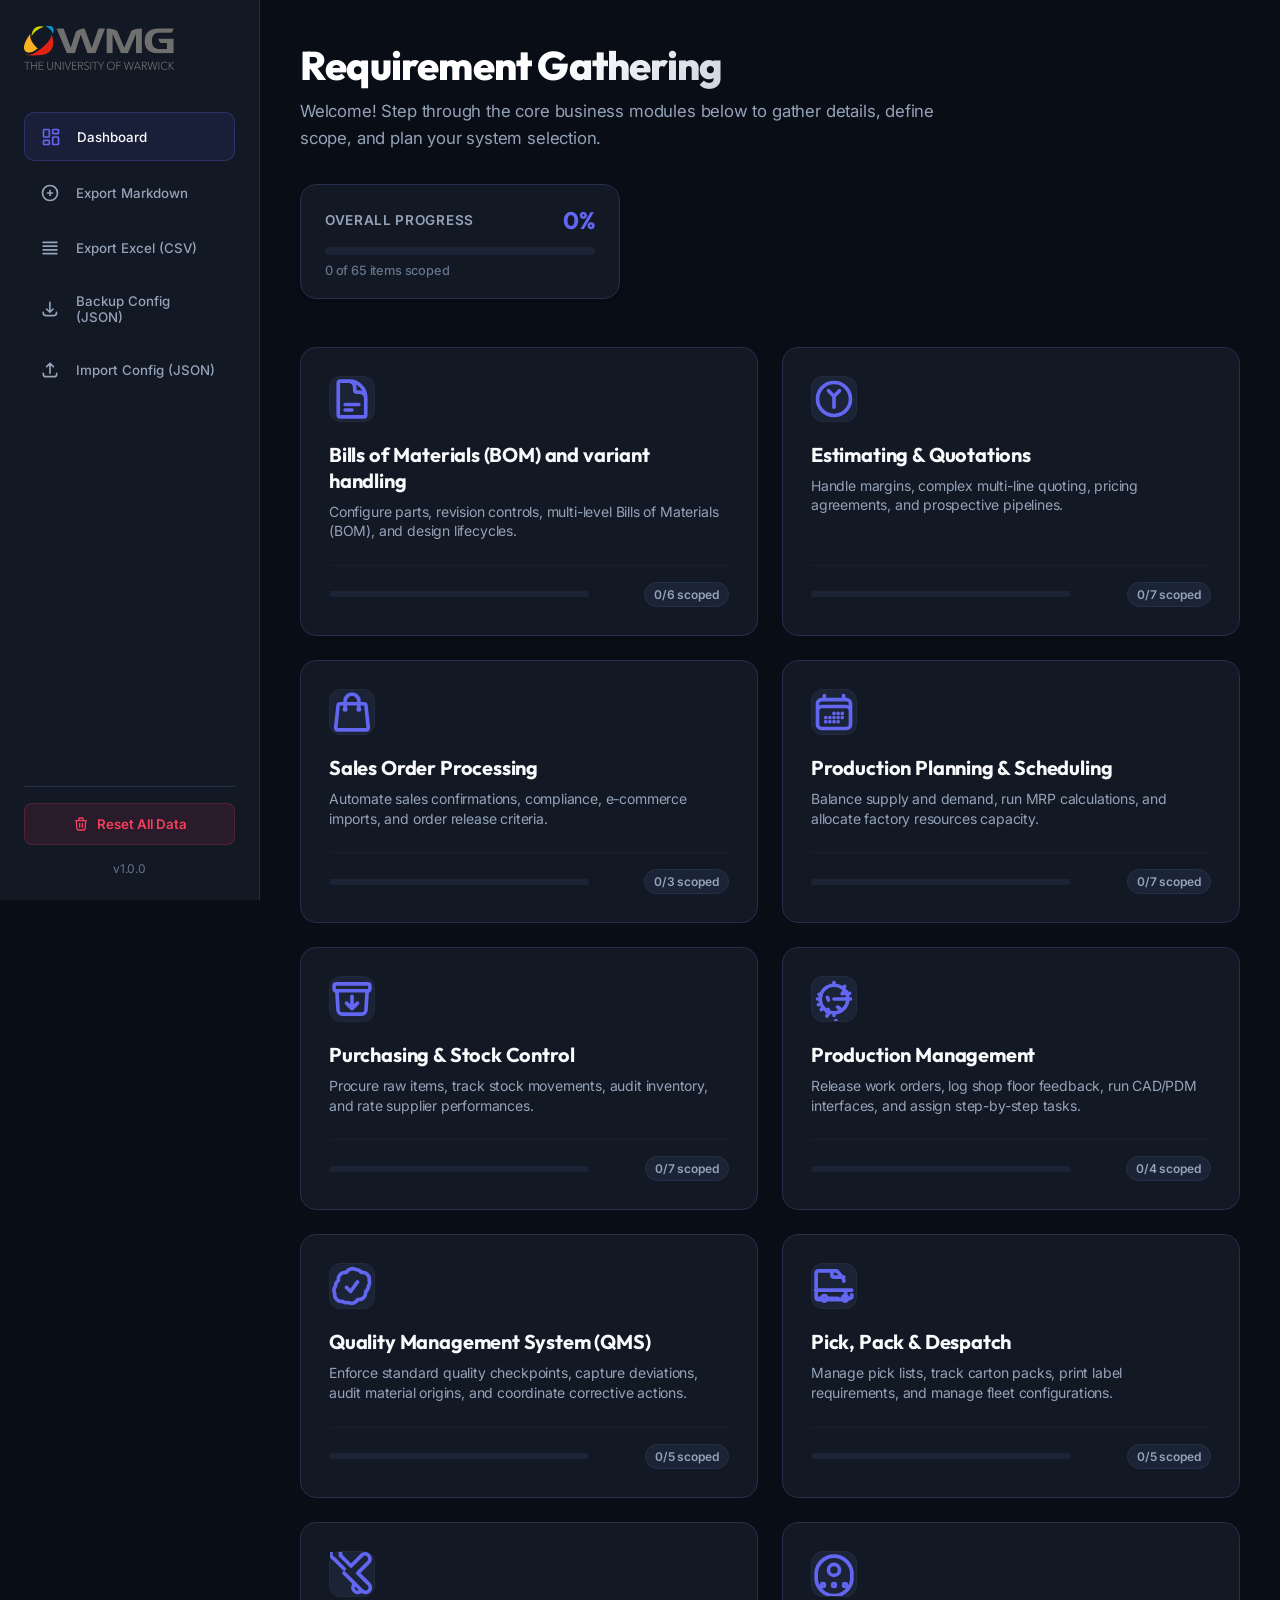
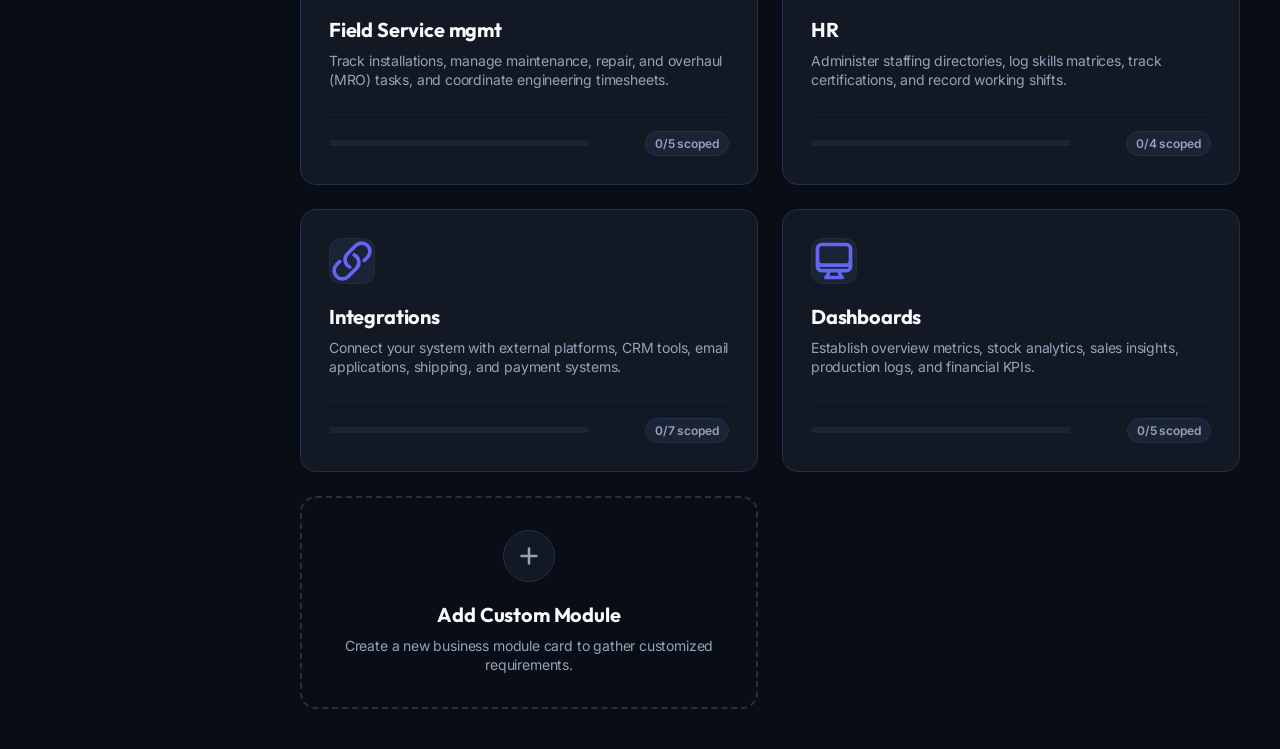
==== index.html @ 37ab1e62 "Initial commit of requirement gathering tool" ====
<!DOCTYPE html>
<html lang="en">

<head>
    <meta charset="UTF-8">
    <meta name="viewport" content="width=device-width, initial-scale=1.0">
    <title>MRP & ERP Requirement Gathering Assistant</title>
    <!-- Google Fonts -->
    <link rel="preconnect" href="https://fonts.googleapis.com">
    <link rel="preconnect" href="https://fonts.gstatic.com" crossorigin>
    <link
        href="https://fonts.googleapis.com/css2?family=Inter:wght@300;400;500;600;700&family=Outfit:wght@400;500;600;700;800&display=swap"
        rel="stylesheet">
    <!-- Main Style Sheet -->
    <link rel="stylesheet" href="style.css">
</head>

<body>
    <div class="app-container">
        <!-- Sidebar Command Panel -->
        <aside class="sidebar">
            <div class="logo-area">
                <img src="WMG-logo.png" alt="WMG Logo" class="logo-img">
            </div>

            <nav class="sidebar-nav">
                <button class="nav-item active" id="btn-dashboard">
                    <svg viewBox="0 0 24 24" fill="none" stroke="currentColor" stroke-width="2">
                        <rect x="3" y="3" width="7" height="9" rx="1" />
                        <rect x="14" y="3" width="7" height="5" rx="1" />
                        <rect x="14" y="12" width="7" height="9" rx="1" />
                        <rect x="3" y="16" width="7" height="5" rx="1" />
                    </svg>
                    <span>Dashboard</span>
                </button>
                <button class="nav-item" id="btn-export-md">
                    <svg viewBox="0 0 24 24" fill="none" stroke="currentColor" stroke-width="2">
                        <path stroke-linecap="round" stroke-linejoin="round"
                            d="M12 9v6m3-3H9m12 0a9 9 0 11-18 0 9 9 0 0118 0z" />
                    </svg>
                    <span>Export Markdown</span>
                </button>
                <button class="nav-item" id="btn-export-csv">
                    <svg viewBox="0 0 24 24" fill="none" stroke="currentColor" stroke-width="2">
                        <path stroke-linecap="round" stroke-linejoin="round"
                            d="M3.75 5.25h16.5m-16.5 4.5h16.5m-16.5 4.5h16.5m-16.5 4.5h16.5" />
                    </svg>
                    <span>Export Excel (CSV)</span>
                </button>
                <button class="nav-item" id="btn-export-json">
                    <svg viewBox="0 0 24 24" fill="none" stroke="currentColor" stroke-width="2">
                        <path stroke-linecap="round" stroke-linejoin="round"
                            d="M4 16v1a3 3 0 003 3h10a3 3 0 003-3v-1m-4-4l-4 4m0 0l-4-4m4 4V4" />
                    </svg>
                    <span>Backup Config (JSON)</span>
                </button>
                <button class="nav-item" id="btn-import-json">
                    <svg viewBox="0 0 24 24" fill="none" stroke="currentColor" stroke-width="2">
                        <path stroke-linecap="round" stroke-linejoin="round"
                            d="M4 16v1a3 3 0 003 3h10a3 3 0 003-3v-1m-4-8l-4-4m0 0L8 8m4-4v12" />
                    </svg>
                    <span>Import Config (JSON)</span>
                </button>
                <input type="file" id="import-file-input" style="display: none;" accept=".json">
            </nav>

            <div class="sidebar-footer">
                <button class="btn-reset" id="btn-reset-data">
                    <svg viewBox="0 0 24 24" fill="none" stroke="currentColor" stroke-width="2">
                        <path stroke-linecap="round" stroke-linejoin="round"
                            d="M19 7l-.867 12.142A2 2 0 0116.138 21H7.862a2 2 0 01-1.995-1.858L5 7m5 4v6m4-6v6m1-10V4a1 1 0 00-1-1h-4a1 1 0 00-1 1v3M4 7h16" />
                    </svg>
                    <span>Reset All Data</span>
                </button>
                <div class="app-version">v1.0.0</div>
            </div>
        </aside>

        <!-- Main Content Area -->
        <main class="main-content">
            <!-- Header Grid -->
            <header class="header">
                <div class="header-text">
                    <h1>Requirement Gathering</h1>
                    <p>Welcome! Step through the core business modules below to gather details, define scope, and plan
                        your system selection.</p>
                </div>
                <div class="progress-widget">
                    <div class="progress-header">
                        <span class="progress-title">Overall Progress</span>
                        <span class="progress-percentage" id="overall-percentage">0%</span>
                    </div>
                    <div class="progress-bar-container">
                        <div class="progress-bar-fill" id="overall-progress-bar"></div>
                    </div>
                    <div class="progress-stats">
                        <span id="completed-stats">0 of 0 items scoped</span>
                    </div>
                </div>
            </header>

            <!-- Cards Container -->
            <section class="cards-grid" id="cards-grid">
                <!-- Cards dynamically loaded from JavaScript -->
            </section>
        </main>

        <!-- Slide-out Requirements Drawer -->
        <div class="drawer-overlay" id="drawer-overlay"></div>
        <section class="drawer" id="drawer">
            <div class="drawer-header">
                <div class="drawer-title-area">
                    <div class="drawer-icon" id="drawer-module-icon">
                        <!-- Dynamic SVG Icon -->
                    </div>
                    <div>
                        <h2 id="drawer-title">Module Title</h2>
                        <p class="drawer-subtitle" id="drawer-subtitle">Module Requirement Details</p>
                    </div>
                </div>
                <button class="btn-close-drawer" id="btn-close-drawer" aria-label="Close details">
                    <svg viewBox="0 0 24 24" fill="none" stroke="currentColor" stroke-width="2.5">
                        <path stroke-linecap="round" stroke-linejoin="round" d="M6 18L18 6M6 6l12 12" />
                    </svg>
                </button>
            </div>

            <div class="drawer-content">
                <!-- Progress summary for module -->
                <div class="module-progress-summary">
                    <div class="summary-stat">
                        <span class="stat-label">In Scope</span>
                        <span class="stat-val val-in-scope" id="mod-in-scope">0</span>
                    </div>
                    <div class="summary-stat">
                        <span class="stat-label">Nice-to-Have</span>
                        <span class="stat-val val-nice-have" id="mod-nice-have">0</span>
                    </div>
                    <div class="summary-stat">
                        <span class="stat-label">Out of Scope</span>
                        <span class="stat-val val-out-scope" id="mod-out-scope">0</span>
                    </div>
                    <div class="summary-stat">
                        <span class="stat-label">Pending</span>
                        <span class="stat-val val-pending" id="mod-pending">0</span>
                    </div>
                </div>

                <div class="focus-title-section">
                    <h3>Focus Areas</h3>
                    <p>Select scope, set priority, and write down details for each requirement item.</p>
                </div>

                <!-- Focus areas dynamically loaded -->
                <div class="focus-list" id="focus-list">
                    <!-- Dynamic requirement items -->
                </div>

                <!-- Collapsible Suppressed Items Section -->
                <div class="suppressed-items-section" id="suppressed-items-section" style="display: none;">
                    <div class="suppressed-items-header" id="suppressed-items-header">
                        <div class="suppressed-title-wrapper">
                            <h4>Suppressed Requirements (<span id="suppressed-count">0</span>)</h4>
                            <p>Requirements hidden from dashboard scoping and reports.</p>
                        </div>
                        <button class="btn-toggle-suppressed" id="btn-toggle-suppressed">
                            <span class="toggle-text">Show</span>
                            <svg viewBox="0 0 24 24" fill="none" stroke="currentColor" stroke-width="2" class="toggle-icon" style="width: 14px; height: 14px; transition: transform 0.3s ease;">
                                <polyline points="6 9 12 15 18 9"></polyline>
                            </svg>
                        </button>
                    </div>
                    <div class="suppressed-list" id="suppressed-list" style="display: none;">
                        <!-- Suppressed items render here -->
                    </div>
                </div>

                <!-- Dynamic custom items section -->
                <div class="custom-items-section">
                    <div class="custom-items-header">
                        <h4>Custom Focus Items</h4>
                        <p>Add specific focus areas unique to your business processes.</p>
                    </div>
                    <div class="add-custom-wrapper">
                        <input type="text" id="input-new-focus-name"
                            placeholder="E.g. Integration with legacy accounts tool">
                        <button class="btn-add-focus" id="btn-add-custom-focus">
                            <svg viewBox="0 0 24 24" fill="none" stroke="currentColor" stroke-width="2">
                                <path stroke-linecap="round" stroke-linejoin="round" d="M12 4v16m8-8H4" />
                            </svg>
                            Add
                        </button>
                    </div>
                </div>
            </div>
        </section>
    </div>

    <!-- Notification Toast -->
    <div class="toast" id="toast">Changes saved!</div>

    <!-- Export Summary Modal / Preview -->
    <div class="modal-overlay" id="export-modal">
        <div class="modal-card">
            <div class="modal-header">
                <h3>Export Summary Preview</h3>
                <button class="btn-close-modal" id="btn-close-export-modal">&times;</button>
            </div>
            <div class="modal-body">
                <textarea id="export-preview-content" readonly></textarea>
            </div>
            <div class="modal-footer">
                <button class="btn-secondary" id="btn-copy-preview">Copy to Clipboard</button>
                <button class="btn-primary" id="btn-download-preview">Download Markdown</button>
            </div>
        </div>
    </div>

    <!-- Add Custom Module Modal -->
    <div class="modal-overlay" id="add-module-modal">
        <div class="modal-card">
            <div class="modal-header">
                <h3>Create Custom Module</h3>
                <button class="btn-close-modal" id="btn-close-add-module-modal">&times;</button>
            </div>
            <div class="modal-body">
                <div class="form-group-modal">
                    <label for="input-module-title"
                        style="display: block; margin-bottom: 0.5rem; font-size: 0.85rem; font-weight: 600; color: var(--text-secondary);">Module
                        Title</label>
                    <input type="text" id="input-module-title" placeholder="E.g. Logistics & Warehouse Mgmt"
                        style="width: 100%; padding: 0.75rem; background-color: var(--bg-primary); border: 1px solid var(--border-color); border-radius: 8px; color: white;">
                </div>
                <div class="form-group-modal" style="margin-top: 1.25rem;">
                    <label for="input-module-desc"
                        style="display: block; margin-bottom: 0.5rem; font-size: 0.85rem; font-weight: 600; color: var(--text-secondary);">Description</label>
                    <textarea id="input-module-desc" placeholder="Briefly describe the purpose of this module..."
                        style="width: 100%; height: 100px; padding: 0.75rem; background-color: var(--bg-primary); border: 1px solid var(--border-color); border-radius: 8px; color: white; resize: none;"></textarea>
                </div>
            </div>
            <div class="modal-footer">
                <button class="btn-secondary" id="btn-cancel-add-module">Cancel</button>
                <button class="btn-primary" id="btn-confirm-add-module">Create Module</button>
            </div>
        </div>
    </div>

    <!-- Application Script -->
    <script src="app.js"></script>
</body>

</html>
---- style.css ----
/* CSS Variables & Core Tokens */
:root {
    --bg-primary: #090d16;
    --bg-secondary: #121824;
    --bg-tertiary: #1b2336;
    --border-color: #242f49;
    --text-primary: #f8fafc;
    --text-secondary: #94a3b8;
    --text-muted: #64748b;
    
    /* Premium Harmonies */
    --accent-blue: #3b82f6;
    --accent-purple: #8b5cf6;
    --accent-indigo: #6366f1;
    --accent-emerald: #10b981;
    --accent-amber: #f59e0b;
    --accent-rose: #f43f5e;
    
    /* Gradients */
    --grad-primary: linear-gradient(135deg, var(--accent-indigo) 0%, var(--accent-purple) 100%);
    --grad-emerald: linear-gradient(135deg, #059669 0%, #10b981 100%);
    --grad-amber: linear-gradient(135deg, #d97706 0%, #f59e0b 100%);
    --grad-rose: linear-gradient(135deg, #e11d48 0%, #f43f5e 100%);
    --grad-card-hover: linear-gradient(135deg, rgba(99, 102, 241, 0.1) 0%, rgba(139, 92, 246, 0.05) 100%);
    
    /* Layout */
    --sidebar-width: 260px;
    --drawer-width: 80vw;
    
    /* Shadows & Effects */
    --shadow-sm: 0 1px 2px 0 rgba(0, 0, 0, 0.05);
    --shadow-md: 0 4px 6px -1px rgba(0, 0, 0, 0.1), 0 2px 4px -1px rgba(0, 0, 0, 0.06);
    --shadow-lg: 0 10px 15px -3px rgba(0, 0, 0, 0.15), 0 4px 6px -2px rgba(0, 0, 0, 0.05);
    --shadow-glow: 0 0 20px 0 rgba(99, 102, 241, 0.35);
    --glass-bg: rgba(18, 24, 36, 0.75);
    --glass-blur: blur(12px);
    --glass-border: 1px solid rgba(255, 255, 255, 0.06);
    
    /* Animations */
    --ease-out-cubic: cubic-bezier(0.215, 0.61, 0.355, 1);
    --ease-elastic: cubic-bezier(0.68, -0.6, 0.32, 1.6);
}

/* Reset and Core Rules */
* {
    margin: 0;
    padding: 0;
    box-sizing: border-box;
    scrollbar-width: thin;
    scrollbar-color: var(--border-color) var(--bg-primary);
}

body {
    font-family: 'Inter', sans-serif;
    background-color: var(--bg-primary);
    color: var(--text-primary);
    overflow-x: hidden;
    min-height: 100vh;
    letter-spacing: -0.011em;
}

h1, h2, h3, h4, h5, h6 {
    font-family: 'Outfit', sans-serif;
    font-weight: 600;
    color: var(--text-primary);
}

button, input, textarea, select {
    font-family: inherit;
    color: inherit;
}

/* Scrollbar Customization */
::-webkit-scrollbar {
    width: 6px;
    height: 6px;
}
::-webkit-scrollbar-track {
    background: var(--bg-primary);
}
::-webkit-scrollbar-thumb {
    background: var(--border-color);
    border-radius: 3px;
}
::-webkit-scrollbar-thumb:hover {
    background: var(--text-muted);
}

/* App Layout Structure */
.app-container {
    display: flex;
    min-height: 100vh;
    position: relative;
}

/* Sidebar Command Panel */
.sidebar {
    width: var(--sidebar-width);
    background-color: var(--bg-secondary);
    border-right: 1px solid var(--border-color);
    display: flex;
    flex-direction: column;
    padding: 1.5rem;
    position: fixed;
    height: 100vh;
    left: 0;
    top: 0;
    z-index: 50;
    transition: transform 0.3s var(--ease-out-cubic);
}

.logo-area {
    display: flex;
    align-items: center;
    gap: 0.75rem;
    margin-bottom: 2.5rem;
}

.logo-img {
    height: 48px;
    width: auto;
    max-width: 150px;
    object-fit: contain;
    transition: transform 0.3s ease;
}

.logo-area:hover .logo-img {
    transform: scale(1.03);
}

.logo-area h2 {
    font-size: 1.5rem;
    font-weight: 700;
    background: linear-gradient(135deg, #fff 30%, var(--text-secondary) 100%);
    -webkit-background-clip: text;
    -webkit-text-fill-color: transparent;
}

.sidebar-nav {
    display: flex;
    flex-direction: column;
    gap: 0.5rem;
    flex-grow: 1;
}

.nav-item {
    display: flex;
    align-items: center;
    gap: 1rem;
    padding: 0.85rem 1rem;
    background: transparent;
    border: none;
    border-radius: 10px;
    cursor: pointer;
    text-align: left;
    transition: all 0.2s ease;
    font-weight: 500;
    color: var(--text-secondary);
    position: relative;
    overflow: hidden;
}

.nav-item svg {
    width: 20px;
    height: 20px;
    transition: stroke 0.2s ease;
}

.nav-item:hover {
    color: var(--text-primary);
    background-color: rgba(255, 255, 255, 0.03);
}

.nav-item.active {
    color: var(--text-primary);
    background-color: rgba(99, 102, 241, 0.1);
    border: 1px solid rgba(99, 102, 241, 0.25);
}

.nav-item.active svg {
    color: var(--accent-indigo);
}

.sidebar-footer {
    display: flex;
    flex-direction: column;
    gap: 1rem;
    padding-top: 1rem;
    border-top: 1px solid var(--border-color);
}

.btn-reset {
    display: flex;
    align-items: center;
    justify-content: center;
    gap: 0.5rem;
    width: 100%;
    padding: 0.75rem 1rem;
    background-color: rgba(244, 63, 94, 0.1);
    border: 1px solid rgba(244, 63, 94, 0.2);
    border-radius: 8px;
    cursor: pointer;
    font-weight: 600;
    color: var(--accent-rose);
    transition: all 0.2s ease;
}

.btn-reset:hover {
    background-color: var(--accent-rose);
    color: white;
    box-shadow: 0 4px 12px rgba(244, 63, 94, 0.2);
}

.btn-reset svg {
    width: 16px;
    height: 16px;
}

.app-version {
    font-size: 0.75rem;
    color: var(--text-muted);
    text-align: center;
}

/* Main Content Area */
.main-content {
    margin-left: var(--sidebar-width);
    flex-grow: 1;
    min-height: 100vh;
    padding: 2.5rem;
    max-width: 1400px;
}

/* Header Grid */
.header {
    display: flex;
    justify-content: space-between;
    align-items: center;
    gap: 2rem;
    margin-bottom: 3rem;
    flex-wrap: wrap;
}

.header-text h1 {
    font-size: 2.5rem;
    font-weight: 800;
    margin-bottom: 0.5rem;
    letter-spacing: -0.02em;
    background: linear-gradient(135deg, #ffffff 40%, var(--text-secondary) 100%);
    -webkit-background-clip: text;
    -webkit-text-fill-color: transparent;
}

.header-text p {
    color: var(--text-secondary);
    font-size: 1.05rem;
    max-width: 650px;
    line-height: 1.6;
}

.progress-widget {
    background-color: var(--bg-secondary);
    border: 1px solid var(--border-color);
    border-radius: 16px;
    padding: 1.25rem 1.5rem;
    min-width: 320px;
    flex-shrink: 0;
    box-shadow: var(--shadow-md);
}

.progress-header {
    display: flex;
    justify-content: space-between;
    align-items: center;
    margin-bottom: 0.75rem;
}

.progress-title {
    font-size: 0.85rem;
    font-weight: 600;
    text-transform: uppercase;
    letter-spacing: 0.05em;
    color: var(--text-secondary);
}

.progress-percentage {
    font-family: 'Outfit', sans-serif;
    font-size: 1.5rem;
    font-weight: 700;
    color: var(--accent-indigo);
}

.progress-bar-container {
    width: 100%;
    height: 8px;
    background-color: var(--bg-tertiary);
    border-radius: 4px;
    overflow: hidden;
    margin-bottom: 0.5rem;
}

.progress-bar-fill {
    height: 100%;
    width: 0%;
    background: var(--grad-primary);
    border-radius: 4px;
    transition: width 0.6s var(--ease-out-cubic);
}

.progress-stats {
    font-size: 0.8rem;
    color: var(--text-muted);
    font-weight: 500;
}

/* Cards Grid */
.cards-grid {
    display: grid;
    grid-template-columns: repeat(auto-fill, minmax(320px, 1fr));
    gap: 1.5rem;
}

/* Card Styles */
.mrp-card {
    background-color: var(--bg-secondary);
    border: 1px solid var(--border-color);
    border-radius: 16px;
    padding: 1.75rem;
    cursor: pointer;
    display: flex;
    flex-direction: column;
    justify-content: space-between;
    min-height: 200px;
    position: relative;
    overflow: hidden;
    transition: all 0.3s var(--ease-out-cubic);
}

.mrp-card::before {
    content: '';
    position: absolute;
    top: 0;
    left: 0;
    width: 100%;
    height: 100%;
    background: var(--grad-card-hover);
    opacity: 0;
    transition: opacity 0.3s ease;
    z-index: 1;
}

.mrp-card:hover {
    transform: translateY(-4px);
    border-color: rgba(99, 102, 241, 0.4);
    box-shadow: 0 12px 24px -10px rgba(0, 0, 0, 0.4), 0 0 15px 0 rgba(99, 102, 241, 0.1);
}

.mrp-card:hover::before {
    opacity: 1;
}

.card-top {
    position: relative;
    z-index: 2;
    margin-bottom: 1.5rem;
}

.card-icon-wrapper {
    width: 46px;
    height: 46px;
    border-radius: 12px;
    background-color: var(--bg-tertiary);
    display: flex;
    align-items: center;
    justify-content: center;
    color: var(--accent-indigo);
    margin-bottom: 1.25rem;
    border: 1px solid rgba(255, 255, 255, 0.03);
    transition: all 0.3s ease;
}

.mrp-card:hover .card-icon-wrapper {
    color: white;
    background: var(--grad-primary);
    box-shadow: 0 4px 12px rgba(99, 102, 241, 0.3);
}

.mrp-card h3 {
    font-size: 1.25rem;
    font-weight: 700;
    line-height: 1.3;
    margin-bottom: 0.5rem;
}

.mrp-card p.card-desc {
    color: var(--text-secondary);
    font-size: 0.875rem;
    line-height: 1.4;
}

.card-bottom {
    position: relative;
    z-index: 2;
    display: flex;
    align-items: center;
    justify-content: space-between;
    padding-top: 1rem;
    border-top: 1px solid rgba(255, 255, 255, 0.03);
}

.card-progress-bar {
    width: 65%;
    height: 6px;
    background-color: var(--bg-tertiary);
    border-radius: 3px;
    overflow: hidden;
}

.card-progress-fill {
    height: 100%;
    width: 0%;
    background: var(--grad-primary);
    border-radius: 3px;
    transition: width 0.5s ease;
}

.card-badge {
    font-size: 0.75rem;
    font-weight: 600;
    padding: 0.25rem 0.6rem;
    border-radius: 20px;
    background-color: var(--bg-tertiary);
    color: var(--text-secondary);
    border: 1px solid var(--border-color);
}

.mrp-card:hover .card-badge {
    border-color: rgba(99, 102, 241, 0.3);
    color: var(--text-primary);
}

/* Slide-out Drawer */
.drawer-overlay {
    position: fixed;
    top: 0;
    left: 0;
    width: 100vw;
    height: 100vh;
    background-color: rgba(0, 0, 0, 0.6);
    backdrop-filter: blur(4px);
    z-index: 90;
    opacity: 0;
    pointer-events: none;
    transition: opacity 0.3s ease;
}

.drawer-overlay.open {
    opacity: 1;
    pointer-events: auto;
}

.drawer {
    position: fixed;
    background-color: var(--bg-secondary);
    border: 1px solid var(--border-color);
    box-shadow: -10px 0 30px rgba(0, 0, 0, 0.5);
    z-index: 100;
    display: flex;
    flex-direction: column;
    opacity: 0;
    pointer-events: none;
    visibility: hidden;
    overflow: hidden;
    transition: all 0.6s cubic-bezier(0.16, 1, 0.3, 1), visibility 0s linear 0.6s;
}

.drawer.open {
    opacity: 1;
    pointer-events: auto;
    visibility: visible;
    transition: all 0.6s cubic-bezier(0.16, 1, 0.3, 1), visibility 0s linear 0s;
}

.drawer-header, .drawer-content {
    opacity: 0;
    transition: opacity 0.3s ease;
}

.drawer.open .drawer-header, .drawer.open .drawer-content {
    opacity: 1;
    transition-delay: 0.4s;
}

.drawer-header {
    padding: 1.75rem 2rem;
    border-bottom: 1px solid var(--border-color);
    display: flex;
    justify-content: space-between;
    align-items: center;
}

.drawer-title-area {
    display: flex;
    align-items: center;
    gap: 1rem;
}

.drawer-icon {
    width: 44px;
    height: 44px;
    border-radius: 12px;
    background: var(--grad-primary);
    display: flex;
    align-items: center;
    justify-content: center;
    color: white;
}

.drawer-icon svg {
    width: 22px;
    height: 22px;
}

.drawer-header h2 {
    font-size: 1.35rem;
    font-weight: 700;
    margin-bottom: 0.15rem;
}

.drawer-subtitle {
    font-size: 0.8rem;
    color: var(--text-secondary);
    font-weight: 500;
}

.btn-close-drawer {
    background: transparent;
    border: none;
    color: var(--text-secondary);
    cursor: pointer;
    width: 32px;
    height: 32px;
    border-radius: 50%;
    display: flex;
    align-items: center;
    justify-content: center;
    transition: all 0.2s ease;
    border: 1px solid transparent;
}

.btn-close-drawer:hover {
    color: var(--text-primary);
    background-color: var(--bg-tertiary);
    border-color: var(--border-color);
}

.btn-close-drawer svg {
    width: 18px;
    height: 18px;
}

.drawer-content {
    flex-grow: 1;
    overflow-y: auto;
    padding: 2rem;
    display: flex;
    flex-direction: column;
    gap: 2rem;
}

/* Module Progress Summary */
.module-progress-summary {
    display: grid;
    grid-template-columns: repeat(4, 1fr);
    gap: 0.75rem;
    background-color: var(--bg-primary);
    border: 1px solid var(--border-color);
    border-radius: 12px;
    padding: 1rem;
}

.summary-stat {
    display: flex;
    flex-direction: column;
    align-items: center;
    text-align: center;
    border-right: 1px solid var(--border-color);
}

.summary-stat:last-child {
    border-right: none;
}

.stat-label {
    font-size: 0.65rem;
    text-transform: uppercase;
    letter-spacing: 0.05em;
    color: var(--text-muted);
    font-weight: 600;
    margin-bottom: 0.25rem;
}

.stat-val {
    font-family: 'Outfit', sans-serif;
    font-size: 1.2rem;
    font-weight: 700;
}

.val-in-scope { color: var(--accent-emerald); }
.val-nice-have { color: var(--accent-amber); }
.val-out-scope { color: var(--accent-rose); }
.val-pending { color: var(--text-secondary); }

.focus-title-section h3 {
    font-size: 1.15rem;
    margin-bottom: 0.25rem;
}

.focus-title-section p {
    color: var(--text-secondary);
    font-size: 0.85rem;
}

/* Focus List Items */
.focus-list {
    display: flex;
    flex-direction: column;
    gap: 1.5rem;
}

.focus-item-card {
    background-color: var(--bg-tertiary);
    border: 1px solid var(--border-color);
    border-radius: 12px;
    padding: 1.25rem;
    display: flex;
    flex-direction: column;
    gap: 1rem;
    transition: all 0.2s ease;
}

.focus-item-card:hover {
    border-color: rgba(255, 255, 255, 0.1);
}

.focus-item-top {
    display: flex;
    justify-content: space-between;
    align-items: flex-start;
    gap: 1rem;
}

.focus-item-info h4 {
    font-size: 1.05rem;
    font-weight: 600;
    margin-bottom: 0.25rem;
}

.focus-item-info p.sub-detail {
    font-size: 0.8rem;
    color: var(--accent-indigo);
    font-weight: 500;
}

.btn-delete-custom {
    background: transparent;
    border: none;
    color: var(--accent-rose);
    cursor: pointer;
    opacity: 0.4;
    transition: opacity 0.2s ease;
}

.focus-item-card:hover .btn-delete-custom {
    opacity: 1;
}

.btn-delete-custom svg {
    width: 16px;
    height: 16px;
}

/* Control Configurations inside focus items */
.focus-controls {
    display: flex;
    flex-wrap: wrap;
    gap: 1.25rem;
    padding-bottom: 0.75rem;
    border-bottom: 1px solid rgba(255, 255, 255, 0.03);
}

.control-group {
    display: flex;
    flex-direction: column;
    gap: 0.35rem;
}

.control-group label {
    font-size: 0.7rem;
    font-weight: 600;
    text-transform: uppercase;
    letter-spacing: 0.05em;
    color: var(--text-muted);
}

/* Scope Pill Selection */
.scope-selectors {
    display: flex;
    background-color: var(--bg-primary);
    padding: 3px;
    border-radius: 8px;
    border: 1px solid var(--border-color);
}

.scope-pill {
    background: transparent;
    border: none;
    padding: 0.35rem 0.75rem;
    font-size: 0.75rem;
    font-weight: 600;
    border-radius: 6px;
    cursor: pointer;
    transition: all 0.2s ease;
    color: var(--text-secondary);
}

.scope-pill:hover {
    color: var(--text-primary);
}

.scope-pill.active[data-scope="in"] {
    background: var(--grad-emerald);
    color: white;
    box-shadow: 0 2px 8px rgba(16, 185, 129, 0.2);
}

.scope-pill.active[data-scope="nice"] {
    background: var(--grad-amber);
    color: white;
    box-shadow: 0 2px 8px rgba(245, 158, 11, 0.2);
}

.scope-pill.active[data-scope="out"] {
    background: var(--grad-rose);
    color: white;
    box-shadow: 0 2px 8px rgba(244, 63, 94, 0.2);
}

/* Priority drop-down */
.priority-select {
    background-color: var(--bg-primary);
    border: 1px solid var(--border-color);
    padding: 0.35rem 1.75rem 0.35rem 0.75rem;
    border-radius: 8px;
    font-size: 0.75rem;
    font-weight: 600;
    cursor: pointer;
    appearance: none;
    background-image: url("data:image/svg+xml;utf8,<svg xmlns='http://www.w3.org/2000/svg' width='12' height='12' fill='none' stroke='%2394a3b8' stroke-width='2' viewBox='0 0 24 24'><polyline points='6 9 12 15 18 9'></polyline></svg>");
    background-repeat: no-repeat;
    background-position: right 8px center;
    min-width: 100px;
    transition: border-color 0.2s ease;
}

.priority-select:focus {
    outline: none;
    border-color: var(--accent-indigo);
}

.priority-select[data-val="high"] {
    color: var(--accent-rose);
    border-color: rgba(244, 63, 94, 0.3);
}
.priority-select[data-val="med"] {
    color: var(--accent-amber);
    border-color: rgba(245, 158, 11, 0.3);
}
.priority-select[data-val="low"] {
    color: var(--accent-blue);
    border-color: rgba(59, 130, 246, 0.3);
}

/* Criticality drop-down */
.criticality-select {
    background-color: var(--bg-primary);
    border: 1px solid var(--border-color);
    padding: 0.35rem 1.75rem 0.35rem 0.75rem;
    border-radius: 8px;
    font-size: 0.75rem;
    font-weight: 600;
    cursor: pointer;
    appearance: none;
    background-image: url("data:image/svg+xml;utf8,<svg xmlns='http://www.w3.org/2000/svg' width='12' height='12' fill='none' stroke='%2394a3b8' stroke-width='2' viewBox='0 0 24 24'><polyline points='6 9 12 15 18 9'></polyline></svg>");
    background-repeat: no-repeat;
    background-position: right 8px center;
    min-width: 120px;
    transition: border-color 0.2s ease;
}

.criticality-select:focus {
    outline: none;
    border-color: var(--accent-indigo);
}

.criticality-select[data-val="super"] {
    color: var(--accent-purple);
    border-color: rgba(139, 92, 246, 0.3);
}
.criticality-select[data-val="critical"] {
    color: var(--accent-rose);
    border-color: rgba(244, 63, 94, 0.3);
}
.criticality-select[data-val="normal"] {
    color: var(--text-secondary);
    border-color: var(--border-color);
}

/* Guidance section */
.guidance-box {
    background-color: rgba(99, 102, 241, 0.03);
    border-left: 2px solid var(--accent-indigo);
    padding: 0.6rem 0.85rem;
    border-radius: 0 8px 8px 0;
}

.guidance-title {
    font-size: 0.7rem;
    font-weight: 700;
    text-transform: uppercase;
    color: var(--accent-indigo);
    margin-bottom: 0.25rem;
    letter-spacing: 0.05em;
}

.guidance-text {
    font-size: 0.75rem;
    color: var(--text-secondary);
    line-height: 1.4;
}

/* Notes Text Area */
.notes-wrapper {
    display: flex;
    flex-direction: column;
    gap: 0.35rem;
}

.notes-wrapper label {
    font-size: 0.7rem;
    font-weight: 600;
    text-transform: uppercase;
    letter-spacing: 0.05em;
    color: var(--text-muted);
}

.notes-textarea {
    width: 100%;
    height: 80px;
    background-color: var(--bg-primary);
    border: 1px solid var(--border-color);
    border-radius: 8px;
    padding: 0.6rem 0.8rem;
    font-size: 0.85rem;
    line-height: 1.4;
    resize: vertical;
    transition: all 0.2s ease;
}

.notes-textarea:focus {
    outline: none;
    border-color: var(--accent-indigo);
    box-shadow: 0 0 0 3px rgba(99, 102, 241, 0.15);
}

/* Custom items insertion */
.custom-items-section {
    padding-top: 1.5rem;
    border-top: 1px solid var(--border-color);
}

.custom-items-header h4 {
    font-size: 1rem;
    margin-bottom: 0.25rem;
}

.custom-items-header p {
    font-size: 0.8rem;
    color: var(--text-secondary);
    margin-bottom: 1rem;
}

.add-custom-wrapper {
    display: flex;
    gap: 0.75rem;
}

.add-custom-wrapper input {
    flex-grow: 1;
    background-color: var(--bg-primary);
    border: 1px solid var(--border-color);
    padding: 0.6rem 1rem;
    border-radius: 8px;
    font-size: 0.85rem;
    transition: border-color 0.2s ease;
}

.add-custom-wrapper input:focus {
    outline: none;
    border-color: var(--accent-indigo);
}

.btn-add-focus {
    display: flex;
    align-items: center;
    gap: 0.35rem;
    background: var(--grad-primary);
    color: white;
    border: none;
    padding: 0 1.25rem;
    border-radius: 8px;
    cursor: pointer;
    font-weight: 600;
    font-size: 0.85rem;
    transition: all 0.2s ease;
}

.btn-add-focus:hover {
    box-shadow: var(--shadow-glow);
    transform: translateY(-1px);
}

.btn-add-focus svg {
    width: 16px;
    height: 16px;
}

/* Toast Notification */
.toast {
    position: fixed;
    bottom: 2rem;
    right: 2rem;
    background-color: var(--bg-tertiary);
    border: 1px solid var(--accent-emerald);
    color: var(--accent-emerald);
    padding: 0.85rem 1.5rem;
    border-radius: 10px;
    font-size: 0.9rem;
    font-weight: 600;
    box-shadow: var(--shadow-lg);
    z-index: 1000;
    transform: translateY(150%);
    opacity: 0;
    transition: all 0.3s cubic-bezier(0.175, 0.885, 0.32, 1.275);
}

.toast.show {
    transform: translateY(0);
    opacity: 1;
}

/* Modal Styling */
.modal-overlay {
    position: fixed;
    top: 0;
    left: 0;
    width: 100vw;
    height: 100vh;
    background-color: rgba(0, 0, 0, 0.7);
    backdrop-filter: blur(5px);
    z-index: 200;
    display: flex;
    align-items: center;
    justify-content: center;
    opacity: 0;
    pointer-events: none;
    transition: opacity 0.3s ease;
}

.modal-overlay.open {
    opacity: 1;
    pointer-events: auto;
}

.modal-card {
    background-color: var(--bg-secondary);
    border: 1px solid var(--border-color);
    width: 90%;
    max-width: 800px;
    border-radius: 16px;
    box-shadow: 0 20px 40px rgba(0, 0, 0, 0.5);
    display: flex;
    flex-direction: column;
    max-height: 85vh;
    transform: scale(0.95);
    transition: transform 0.3s var(--ease-out-cubic);
}

.modal-overlay.open .modal-card {
    transform: scale(1);
}

.modal-header {
    padding: 1.25rem 1.5rem;
    border-bottom: 1px solid var(--border-color);
    display: flex;
    justify-content: space-between;
    align-items: center;
}

.modal-header h3 {
    font-size: 1.25rem;
}

.btn-close-modal {
    background: transparent;
    border: none;
    font-size: 1.5rem;
    cursor: pointer;
    color: var(--text-secondary);
    transition: color 0.2s ease;
}

.btn-close-modal:hover {
    color: var(--text-primary);
}

.modal-body {
    padding: 1.5rem;
    flex-grow: 1;
    display: flex;
    flex-direction: column;
}

.modal-body textarea {
    width: 100%;
    flex-grow: 1;
    min-height: 350px;
    background-color: var(--bg-primary);
    border: 1px solid var(--border-color);
    border-radius: 8px;
    padding: 1rem;
    font-family: monospace;
    font-size: 0.85rem;
    line-height: 1.5;
    color: var(--text-secondary);
    resize: none;
}

.modal-body textarea:focus {
    outline: none;
    border-color: var(--accent-indigo);
}

.modal-footer {
    padding: 1.25rem 1.5rem;
    border-top: 1px solid var(--border-color);
    display: flex;
    justify-content: flex-end;
    gap: 0.75rem;
}

.btn-primary {
    background: var(--grad-primary);
    color: white;
    border: none;
    padding: 0.6rem 1.5rem;
    border-radius: 8px;
    font-weight: 600;
    cursor: pointer;
    font-size: 0.875rem;
    transition: all 0.2s ease;
}

.btn-primary:hover {
    box-shadow: var(--shadow-glow);
    transform: translateY(-1px);
}

.btn-secondary {
    background-color: var(--bg-tertiary);
    border: 1px solid var(--border-color);
    color: var(--text-primary);
    padding: 0.6rem 1.5rem;
    border-radius: 8px;
    font-weight: 600;
    cursor: pointer;
    font-size: 0.875rem;
    transition: all 0.2s ease;
}

.btn-secondary:hover {
    background-color: var(--border-color);
}

/* Responsiveness */
@media (max-width: 992px) {
    .sidebar {
        transform: translateX(-100%);
    }
    
    .sidebar.open-mobile {
        transform: translateX(0);
    }
    
    .main-content {
        margin-left: 0;
        padding: 1.5rem;
    }
    
    .header {
        flex-direction: column;
        align-items: flex-start;
        gap: 1.5rem;
    }
    
    .progress-widget {
        width: 100%;
        min-width: unset;
    }
}

@media (max-width: 600px) {
    .drawer {
        width: 100%;
        max-width: 100%;
    }
    
    .focus-controls {
        flex-direction: column;
        align-items: flex-start;
    }
    
    .scope-selectors {
        width: 100%;
    }
    
    .scope-pill {
        flex-grow: 1;
        text-align: center;
    }
}

/* Custom Card / Add Card Trigger */
.mrp-card.add-card-trigger {
    border: 2px dashed var(--border-color);
    background-color: transparent;
    display: flex;
    flex-direction: column;
    align-items: center;
    justify-content: center;
    text-align: center;
    min-height: 200px;
    padding: 2rem;
    transition: all 0.3s var(--ease-out-cubic);
}

.mrp-card.add-card-trigger:hover {
    border-color: var(--accent-indigo);
    background-color: rgba(99, 102, 241, 0.02);
    box-shadow: 0 0 15px 0 rgba(99, 102, 241, 0.15);
}

.card-add-icon {
    width: 52px;
    height: 52px;
    border-radius: 50%;
    background-color: var(--bg-secondary);
    border: 1px solid var(--border-color);
    display: flex;
    align-items: center;
    justify-content: center;
    color: var(--text-secondary);
    margin-bottom: 1.25rem;
    transition: all 0.3s ease;
}

.mrp-card.add-card-trigger:hover .card-add-icon {
    color: white;
    background: var(--grad-primary);
    border-color: transparent;
    box-shadow: 0 4px 12px rgba(99, 102, 241, 0.3);
    transform: scale(1.1);
}

/* Custom Module Drawer delete button styling */
.btn-delete-module {
    display: flex;
    align-items: center;
    justify-content: center;
    gap: 0.5rem;
    padding: 0.5rem 0.85rem;
    background-color: rgba(244, 63, 94, 0.1);
    border: 1px solid rgba(244, 63, 94, 0.2);
    border-radius: 8px;
    cursor: pointer;
    font-size: 0.8rem;
    font-weight: 600;
    color: var(--accent-rose);
    transition: all 0.2s ease;
    margin-right: 1rem;
}

.btn-delete-module:hover {
    background-color: var(--accent-rose);
    color: white;
    box-shadow: 0 4px 12px rgba(244, 63, 94, 0.2);
}

.btn-delete-module svg {
    width: 14px;
    height: 14px;
}

/* Focus Item Actions & Suppression Styles */
.focus-item-actions {
    display: flex;
    align-items: center;
    gap: 0.5rem;
}

.btn-suppress-item {
    background: transparent;
    border: none;
    color: var(--text-muted);
    cursor: pointer;
    opacity: 0.4;
    transition: all 0.2s ease;
    display: flex;
    align-items: center;
    justify-content: center;
    width: 24px;
    height: 24px;
    border-radius: 50%;
}

.focus-item-card:hover .btn-suppress-item {
    opacity: 0.8;
}

.btn-suppress-item:hover {
    color: var(--accent-rose) !important;
    background-color: rgba(244, 63, 94, 0.1);
    opacity: 1 !important;
}

.btn-suppress-item svg {
    width: 14px;
    height: 14px;
}

/* Suppressed Items Section */
.suppressed-items-section {
    margin-top: 1.5rem;
    padding-top: 1.5rem;
    border-top: 1px solid var(--border-color);
}

.suppressed-items-header {
    display: flex;
    justify-content: space-between;
    align-items: center;
    cursor: pointer;
    user-select: none;
    padding: 0.75rem 1rem;
    border-radius: 10px;
    background-color: rgba(18, 24, 36, 0.2);
    border: 1px solid var(--border-color);
    transition: all 0.2s ease;
}

.suppressed-items-header:hover {
    background-color: var(--bg-tertiary);
    border-color: rgba(255, 255, 255, 0.1);
}

.suppressed-title-wrapper h4 {
    font-size: 0.95rem;
    font-weight: 600;
    color: var(--text-secondary);
}

.suppressed-title-wrapper p {
    font-size: 0.75rem;
    color: var(--text-muted);
    margin-top: 0.15rem;
}

.btn-toggle-suppressed {
    display: flex;
    align-items: center;
    gap: 0.35rem;
    background: transparent;
    border: none;
    color: var(--text-secondary);
    cursor: pointer;
    font-size: 0.75rem;
    font-weight: 600;
}

.btn-toggle-suppressed svg {
    width: 14px;
    height: 14px;
    transition: transform 0.3s ease;
}

.btn-toggle-suppressed.expanded svg {
    transform: rotate(180deg);
}

.suppressed-list {
    margin-top: 1rem;
    display: flex;
    flex-direction: column;
    gap: 0.75rem;
}

/* Suppressed Item Row */
.suppressed-item-row {
    display: flex;
    justify-content: space-between;
    align-items: center;
    background-color: rgba(18, 24, 36, 0.4);
    border: 1px solid var(--border-color);
    border-radius: 8px;
    padding: 0.75rem 1rem;
    gap: 1rem;
}

.suppressed-item-info {
    flex-grow: 1;
}

.suppressed-item-info h5 {
    font-size: 0.875rem;
    font-weight: 500;
    color: var(--text-muted);
    text-decoration: line-through;
}

.suppressed-item-actions {
    display: flex;
    align-items: center;
    gap: 0.5rem;
}

.btn-restore-item {
    background-color: var(--bg-tertiary);
    border: 1px solid var(--border-color);
    color: var(--accent-indigo);
    cursor: pointer;
    padding: 0.35rem 0.75rem;
    border-radius: 6px;
    font-size: 0.75rem;
    font-weight: 600;
    transition: all 0.2s ease;
}

.btn-restore-item:hover {
    background-color: rgba(99, 102, 241, 0.1);
    border-color: rgba(99, 102, 241, 0.3);
    color: white;
}

.btn-delete-suppressed {
    background: transparent;
    border: none;
    color: var(--accent-rose);
    cursor: pointer;
    opacity: 0.6;
    padding: 0.25rem;
    transition: opacity 0.2s ease;
    display: flex;
    align-items: center;
    justify-content: center;
}

.btn-delete-suppressed:hover {
    opacity: 1;
}

.btn-delete-suppressed svg {
    width: 14px;
    height: 14px;
}
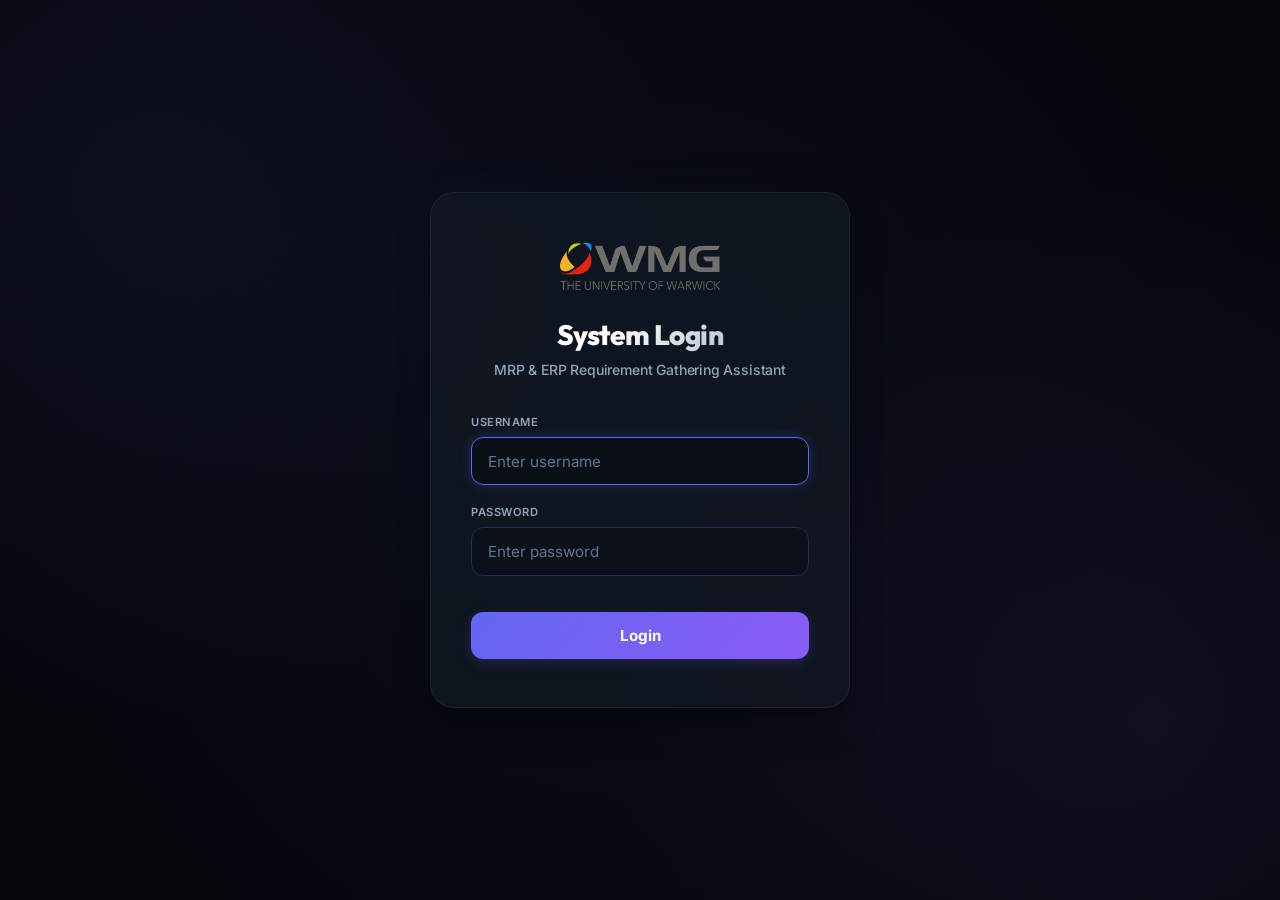
==== commit d065ec6d: "Add login page, priority phase pills, copy guidance to notes, and style enhancements" ====
--- a/index.html
+++ b/index.html
@@ -16,7 +16,32 @@
 </head>
 
 <body>
-    <div class="app-container">
+    <!-- Login Screen Wrapper -->
+    <div class="login-screen-wrapper" id="login-screen">
+        <div class="login-card">
+            <div class="login-logo">
+                <img src="WMG-logo.png" alt="WMG Logo" class="login-logo-img">
+            </div>
+            <h2>System Login</h2>
+            <p class="login-subtitle">MRP & ERP Requirement Gathering Assistant</p>
+            <form id="login-form">
+                <div class="form-group-login">
+                    <label for="username">Username</label>
+                    <input type="text" id="username" placeholder="Enter username" autocomplete="username" required>
+                </div>
+                <div class="form-group-login">
+                    <label for="password">Password</label>
+                    <input type="password" id="password" placeholder="Enter password" autocomplete="current-password" required>
+                </div>
+                <div class="login-error-message" id="login-error">
+                    Invalid username or password. Please try again.
+                </div>
+                <button type="submit" class="btn-login">Login</button>
+            </form>
+        </div>
+    </div>
+
+    <div class="app-container" id="app-container">
         <!-- Sidebar Command Panel -->
         <aside class="sidebar">
             <div class="logo-area">
@@ -71,6 +96,12 @@
                             d="M19 7l-.867 12.142A2 2 0 0116.138 21H7.862a2 2 0 01-1.995-1.858L5 7m5 4v6m4-6v6m1-10V4a1 1 0 00-1-1h-4a1 1 0 00-1 1v3M4 7h16" />
                     </svg>
                     <span>Reset All Data</span>
+                </button>
+                <button class="btn-logout" id="btn-logout">
+                    <svg viewBox="0 0 24 24" fill="none" stroke="currentColor" stroke-width="2">
+                        <path stroke-linecap="round" stroke-linejoin="round" d="M15.75 9V5.25A2.25 2.25 0 0013.5 3h-6a2.25 2.25 0 00-2.25 2.25v13.5A2.25 2.25 0 007.5 21h6a2.25 2.25 0 002.25-2.25V15M12 9l-3 3m0 0l3 3m-3-3h12.75" />
+                    </svg>
+                    <span>Logout</span>
                 </button>
                 <div class="app-version">v1.0.0</div>
             </div>
--- a/style.css
+++ b/style.css
@@ -651,7 +651,7 @@
 }
 
 .focus-item-info h4 {
-    font-size: 1.05rem;
+    font-size: 1.35rem;
     font-weight: 600;
     margin-bottom: 0.25rem;
 }
@@ -746,39 +746,47 @@
     box-shadow: 0 2px 8px rgba(244, 63, 94, 0.2);
 }
 
-/* Priority drop-down */
-.priority-select {
+/* Priority Pill Selection */
+.priority-selectors {
+    display: flex;
     background-color: var(--bg-primary);
-    border: 1px solid var(--border-color);
-    padding: 0.35rem 1.75rem 0.35rem 0.75rem;
+    padding: 3px;
     border-radius: 8px;
+    border: 1px solid var(--border-color);
+}
+
+.priority-pill {
+    background: transparent;
+    border: none;
+    padding: 0.35rem 0.75rem;
     font-size: 0.75rem;
     font-weight: 600;
-    cursor: pointer;
-    appearance: none;
-    background-image: url("data:image/svg+xml;utf8,<svg xmlns='http://www.w3.org/2000/svg' width='12' height='12' fill='none' stroke='%2394a3b8' stroke-width='2' viewBox='0 0 24 24'><polyline points='6 9 12 15 18 9'></polyline></svg>");
-    background-repeat: no-repeat;
-    background-position: right 8px center;
-    min-width: 100px;
-    transition: border-color 0.2s ease;
-}
-
-.priority-select:focus {
-    outline: none;
-    border-color: var(--accent-indigo);
-}
-
-.priority-select[data-val="high"] {
-    color: var(--accent-rose);
-    border-color: rgba(244, 63, 94, 0.3);
-}
-.priority-select[data-val="med"] {
-    color: var(--accent-amber);
-    border-color: rgba(245, 158, 11, 0.3);
-}
-.priority-select[data-val="low"] {
-    color: var(--accent-blue);
-    border-color: rgba(59, 130, 246, 0.3);
+    border-radius: 6px;
+    cursor: pointer;
+    transition: all 0.2s ease;
+    color: var(--text-secondary);
+}
+
+.priority-pill:hover {
+    color: var(--text-primary);
+}
+
+.priority-pill.active[data-priority="phase1"] {
+    background: var(--grad-rose);
+    color: white;
+    box-shadow: 0 2px 8px rgba(244, 63, 94, 0.2);
+}
+
+.priority-pill.active[data-priority="phase2"] {
+    background: var(--grad-amber);
+    color: white;
+    box-shadow: 0 2px 8px rgba(245, 158, 11, 0.2);
+}
+
+.priority-pill.active[data-priority="future"] {
+    background: linear-gradient(135deg, var(--accent-blue) 0%, #1d4ed8 100%);
+    color: white;
+    box-shadow: 0 2px 8px rgba(59, 130, 246, 0.2);
 }
 
 /* Criticality drop-down */
@@ -824,19 +832,52 @@
     border-radius: 0 8px 8px 0;
 }
 
+.guidance-header-row {
+    display: flex;
+    justify-content: space-between;
+    align-items: center;
+    margin-bottom: 0.35rem;
+    gap: 1rem;
+}
+
 .guidance-title {
     font-size: 0.7rem;
     font-weight: 700;
     text-transform: uppercase;
     color: var(--accent-indigo);
-    margin-bottom: 0.25rem;
     letter-spacing: 0.05em;
 }
 
+.btn-copy-guidance {
+    display: inline-flex;
+    align-items: center;
+    gap: 0.35rem;
+    background-color: rgba(99, 102, 241, 0.08);
+    border: 1px solid rgba(99, 102, 241, 0.2);
+    color: var(--accent-indigo);
+    padding: 0.25rem 0.5rem;
+    border-radius: 6px;
+    font-size: 0.65rem;
+    font-weight: 600;
+    cursor: pointer;
+    transition: all 0.2s ease;
+}
+
+.btn-copy-guidance:hover {
+    background-color: var(--accent-indigo);
+    color: white;
+    border-color: var(--accent-indigo);
+    box-shadow: 0 2px 8px rgba(99, 102, 241, 0.25);
+}
+
+.btn-copy-guidance svg {
+    flex-shrink: 0;
+}
+
 .guidance-text {
-    font-size: 0.75rem;
-    color: var(--text-secondary);
-    line-height: 1.4;
+    font-size: 0.95rem;
+    color: var(--text-secondary);
+    line-height: 1.5;
 }
 
 /* Notes Text Area */
@@ -1383,3 +1424,218 @@
     width: 14px;
     height: 14px;
 }
+
+/* ==========================================================================
+   Login Screen & Logout Styles
+   ========================================================================== */
+
+/* Authentication layout toggling */
+body.logged-in .login-screen-wrapper {
+    display: none !important;
+}
+
+body:not(.logged-in) .app-container {
+    display: none !important;
+}
+
+/* Fullscreen Background Wrapper */
+.login-screen-wrapper {
+    position: fixed;
+    top: 0;
+    left: 0;
+    width: 100vw;
+    height: 100vh;
+    z-index: 9999;
+    display: flex;
+    align-items: center;
+    justify-content: center;
+    padding: 2rem;
+    background-color: var(--bg-primary);
+    background-image: 
+        radial-gradient(circle at 10% 20%, rgba(99, 102, 241, 0.08) 0%, transparent 40%),
+        radial-gradient(circle at 90% 80%, rgba(139, 92, 246, 0.08) 0%, transparent 40%),
+        radial-gradient(circle at 50% 50%, rgba(9, 13, 22, 1) 0%, rgba(5, 7, 12, 1) 100%);
+    overflow-y: auto;
+}
+
+/* Glassmorphic Login Card */
+.login-card {
+    width: 100%;
+    max-width: 420px;
+    background-color: rgba(18, 24, 36, 0.8);
+    backdrop-filter: var(--glass-blur);
+    -webkit-backdrop-filter: var(--glass-blur);
+    border: var(--glass-border);
+    border-radius: 24px;
+    padding: 3rem 2.5rem;
+    box-shadow: 
+        var(--shadow-lg), 
+        0 20px 40px -15px rgba(0, 0, 0, 0.5), 
+        0 0 50px 0 rgba(99, 102, 241, 0.05);
+    animation: loginFadeIn 0.6s var(--ease-out-cubic);
+}
+
+@keyframes loginFadeIn {
+    from {
+        opacity: 0;
+        transform: translateY(20px);
+    }
+    to {
+        opacity: 1;
+        transform: translateY(0);
+    }
+}
+
+.login-logo {
+    display: flex;
+    justify-content: center;
+    margin-bottom: 1.5rem;
+}
+
+.login-logo-img {
+    height: 52px;
+    width: auto;
+    max-width: 160px;
+    object-fit: contain;
+}
+
+.login-card h2 {
+    text-align: center;
+    font-size: 1.75rem;
+    font-weight: 800;
+    margin-bottom: 0.5rem;
+    letter-spacing: -0.02em;
+    background: linear-gradient(135deg, #ffffff 40%, var(--text-secondary) 100%);
+    -webkit-background-clip: text;
+    -webkit-text-fill-color: transparent;
+}
+
+.login-subtitle {
+    text-align: center;
+    color: var(--text-secondary);
+    font-size: 0.875rem;
+    margin-bottom: 2.25rem;
+    font-weight: 500;
+    line-height: 1.4;
+}
+
+/* Inputs & Labels */
+.form-group-login {
+    display: flex;
+    flex-direction: column;
+    gap: 0.5rem;
+    margin-bottom: 1.25rem;
+}
+
+.form-group-login label {
+    font-size: 0.7rem;
+    font-weight: 600;
+    text-transform: uppercase;
+    letter-spacing: 0.05em;
+    color: var(--text-secondary);
+}
+
+.form-group-login input {
+    background-color: rgba(9, 13, 22, 0.5);
+    border: 1px solid var(--border-color);
+    border-radius: 12px;
+    padding: 0.85rem 1rem;
+    color: var(--text-primary);
+    font-size: 0.95rem;
+    transition: all 0.3s ease;
+}
+
+.form-group-login input::placeholder {
+    color: var(--text-muted);
+}
+
+.form-group-login input:focus {
+    outline: none;
+    border-color: var(--accent-indigo);
+    background-color: rgba(9, 13, 22, 0.8);
+    box-shadow: 0 0 12px rgba(99, 102, 241, 0.25);
+}
+
+/* Login button */
+.btn-login {
+    width: 100%;
+    padding: 0.9rem 1.5rem;
+    background: var(--grad-primary);
+    border: none;
+    border-radius: 12px;
+    color: white;
+    font-size: 0.95rem;
+    font-weight: 700;
+    cursor: pointer;
+    transition: all 0.3s var(--ease-out-cubic);
+    box-shadow: 0 4px 12px rgba(99, 102, 241, 0.2);
+    margin-top: 1rem;
+}
+
+.btn-login:hover {
+    transform: translateY(-2px);
+    box-shadow: 0 6px 20px rgba(99, 102, 241, 0.4);
+    filter: brightness(1.1);
+}
+
+.btn-login:active {
+    transform: translateY(0);
+}
+
+/* Error message with Shake animation */
+.login-error-message {
+    color: var(--accent-rose);
+    font-size: 0.825rem;
+    font-weight: 500;
+    background-color: rgba(244, 63, 94, 0.08);
+    border: 1px solid rgba(244, 63, 94, 0.15);
+    padding: 0.75rem 1rem;
+    border-radius: 10px;
+    margin-bottom: 1.25rem;
+    display: none;
+    text-align: center;
+}
+
+.login-error-message.shake {
+    animation: loginShake 0.4s ease;
+}
+
+@keyframes loginShake {
+    0%, 100% { transform: translateX(0); }
+    20%, 60% { transform: translateX(-6px); }
+    40%, 80% { transform: translateX(6px); }
+}
+
+/* Logout Button */
+.btn-logout {
+    display: flex;
+    align-items: center;
+    justify-content: center;
+    gap: 0.5rem;
+    width: 100%;
+    padding: 0.75rem 1rem;
+    background-color: rgba(255, 255, 255, 0.02);
+    border: 1px solid var(--border-color);
+    border-radius: 8px;
+    cursor: pointer;
+    font-weight: 600;
+    color: var(--text-secondary);
+    transition: all 0.2s ease;
+}
+
+.btn-logout:hover {
+    background-color: rgba(99, 102, 241, 0.08);
+    border-color: rgba(99, 102, 241, 0.3);
+    color: var(--text-primary);
+}
+
+.btn-logout svg {
+    width: 16px;
+    height: 16px;
+    color: var(--text-muted);
+    transition: color 0.2s ease;
+}
+
+.btn-logout:hover svg {
+    color: var(--accent-indigo);
+}
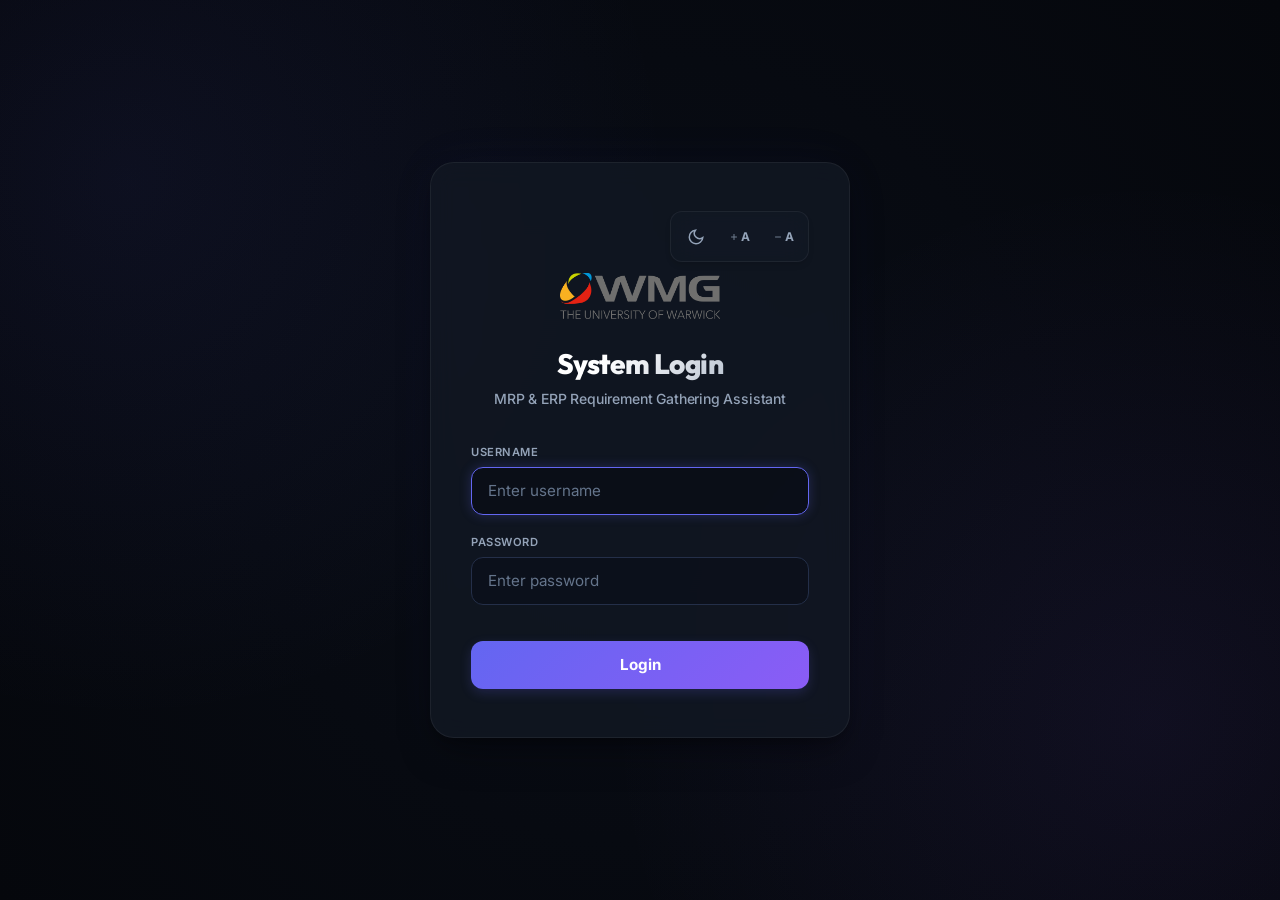
==== commit 5fdb45d7: "feat: add dark/light mode toggle and font resize controls with responsive layout" ====
--- a/index.html
+++ b/index.html
@@ -13,12 +13,58 @@
         rel="stylesheet">
     <!-- Main Style Sheet -->
     <link rel="stylesheet" href="style.css">
+    <!-- Immediate Theme and Font Scale Initialization -->
+    <script>
+        (function() {
+            const savedTheme = localStorage.getItem('app_theme') || 'dark';
+            if (savedTheme === 'light') {
+                document.documentElement.classList.add('light-theme');
+            } else {
+                document.documentElement.classList.remove('light-theme');
+            }
+            const savedScale = localStorage.getItem('font_scale') || '1.0';
+            document.documentElement.style.setProperty('--font-scale', savedScale);
+        })();
+    </script>
 </head>
 
-<body>
     <!-- Login Screen Wrapper -->
     <div class="login-screen-wrapper" id="login-screen">
         <div class="login-card">
+            <div class="login-card-header">
+                <!-- Theme & Font Size Controls -->
+                <div class="theme-font-controls">
+                    <button type="button" class="btn-control btn-toggle-theme" title="Toggle Dark/Light Mode" aria-label="Toggle Theme">
+                        <svg viewBox="0 0 24 24" fill="none" stroke="currentColor" stroke-width="2" class="icon-theme-sun" style="display: none;">
+                            <circle cx="12" cy="12" r="5"></circle>
+                            <line x1="12" y1="1" x2="12" y2="3"></line>
+                            <line x1="12" y1="21" x2="12" y2="23"></line>
+                            <line x1="4.22" y1="4.22" x2="5.64" y2="5.64"></line>
+                            <line x1="18.36" y1="18.36" x2="19.78" y2="19.78"></line>
+                            <line x1="1" y1="12" x2="3" y2="12"></line>
+                            <line x1="21" y1="12" x2="23" y2="12"></line>
+                            <line x1="4.22" y1="19.22" x2="5.64" y2="17.78"></line>
+                            <line x1="18.36" y1="5.64" x2="19.78" y2="4.22"></line>
+                        </svg>
+                        <svg viewBox="0 0 24 24" fill="none" stroke="currentColor" stroke-width="2" class="icon-theme-moon">
+                            <path d="M21 12.79A9 9 0 1 1 11.21 3 7 7 0 0 0 21 12.79z"></path>
+                        </svg>
+                    </button>
+                    <button type="button" class="btn-control btn-font btn-increase-font" title="Increase Font Size" aria-label="Increase Font Size">
+                        <svg viewBox="0 0 24 24" fill="none" stroke="currentColor" stroke-width="2.5" class="icon-font-control">
+                            <line x1="5" y1="12" x2="19" y2="12"></line>
+                            <line x1="12" y1="5" x2="12" y2="19"></line>
+                        </svg>
+                        <span>A</span>
+                    </button>
+                    <button type="button" class="btn-control btn-font btn-decrease-font" title="Decrease Font Size" aria-label="Decrease Font Size">
+                        <svg viewBox="0 0 24 24" fill="none" stroke="currentColor" stroke-width="2.5" class="icon-font-control">
+                            <line x1="5" y1="12" x2="19" y2="12"></line>
+                        </svg>
+                        <span>A</span>
+                    </button>
+                </div>
+            </div>
             <div class="login-logo">
                 <img src="WMG-logo.png" alt="WMG Logo" class="login-logo-img">
             </div>
@@ -43,7 +89,14 @@
 
     <div class="app-container" id="app-container">
         <!-- Sidebar Command Panel -->
-        <aside class="sidebar">
+        <aside class="sidebar" id="sidebar">
+            <!-- Desktop collapse/expand toggle -->
+            <button class="btn-sidebar-toggle" id="btn-sidebar-toggle" aria-label="Toggle Sidebar" title="Collapse Sidebar">
+                <svg viewBox="0 0 24 24" fill="none" stroke="currentColor" stroke-width="2.5" class="toggle-icon">
+                    <polyline points="15 18 9 12 15 6"></polyline>
+                </svg>
+            </button>
+
             <div class="logo-area">
                 <img src="WMG-logo.png" alt="WMG Logo" class="logo-img">
             </div>
@@ -63,33 +116,40 @@
                         <path stroke-linecap="round" stroke-linejoin="round"
                             d="M12 9v6m3-3H9m12 0a9 9 0 11-18 0 9 9 0 0118 0z" />
                     </svg>
-                    <span>Export Markdown</span>
-                </button>
-                <button class="nav-item" id="btn-export-csv">
+                    <span>Backup Config (MD)</span>
+                </button>
+                <button class="nav-item" id="btn-export-json">
+                    <svg viewBox="0 0 24 24" fill="none" stroke="currentColor" stroke-width="2">
+                        <path stroke-linecap="round" stroke-linejoin="round"
+                            d="M4 16v1a3 3 0 003 3h10a3 3 0 003-3v-1m-4-4l-4 4m0 0l-4-4m4 4V4" />
+                    </svg>
+                    <span>Backup Config (JSON)</span>
+                </button>
+                <button class="nav-item" id="btn-import-md">
+                    <svg viewBox="0 0 24 24" fill="none" stroke="currentColor" stroke-width="2">
+                        <path stroke-linecap="round" stroke-linejoin="round"
+                            d="M9 12h6m-6 4h6m2 5H7a2 2 0 01-2-2V5a2 2 0 012-2h5.586a1 1 0 01.707.293l5.414 5.414a1 1 0 01.293.707V19a2 2 0 01-2 2z" />
+                    </svg>
+                    <span>Import Markdown (.md)</span>
+                </button>
+                <button class="nav-item" id="btn-import-json">
+                    <svg viewBox="0 0 24 24" fill="none" stroke="currentColor" stroke-width="2">
+                        <path stroke-linecap="round" stroke-linejoin="round"
+                            d="M4 16v1a3 3 0 003 3h10a3 3 0 003-3v-1m-4-8l-4-4m0 0L8 8m4-4v12" />
+                    </svg>
+                    <span>Import Config (JSON)</span>
+                </button>
+                <input type="file" id="import-file-input" style="display: none;" accept=".json,.csv,.md,.markdown,.txt">
+            </nav>
+
+            <div class="sidebar-footer">
+                <button class="btn-export-csv" id="btn-export-csv">
                     <svg viewBox="0 0 24 24" fill="none" stroke="currentColor" stroke-width="2">
                         <path stroke-linecap="round" stroke-linejoin="round"
                             d="M3.75 5.25h16.5m-16.5 4.5h16.5m-16.5 4.5h16.5m-16.5 4.5h16.5" />
                     </svg>
                     <span>Export Excel (CSV)</span>
                 </button>
-                <button class="nav-item" id="btn-export-json">
-                    <svg viewBox="0 0 24 24" fill="none" stroke="currentColor" stroke-width="2">
-                        <path stroke-linecap="round" stroke-linejoin="round"
-                            d="M4 16v1a3 3 0 003 3h10a3 3 0 003-3v-1m-4-4l-4 4m0 0l-4-4m4 4V4" />
-                    </svg>
-                    <span>Backup Config (JSON)</span>
-                </button>
-                <button class="nav-item" id="btn-import-json">
-                    <svg viewBox="0 0 24 24" fill="none" stroke="currentColor" stroke-width="2">
-                        <path stroke-linecap="round" stroke-linejoin="round"
-                            d="M4 16v1a3 3 0 003 3h10a3 3 0 003-3v-1m-4-8l-4-4m0 0L8 8m4-4v12" />
-                    </svg>
-                    <span>Import Config (JSON)</span>
-                </button>
-                <input type="file" id="import-file-input" style="display: none;" accept=".json">
-            </nav>
-
-            <div class="sidebar-footer">
                 <button class="btn-reset" id="btn-reset-data">
                     <svg viewBox="0 0 24 24" fill="none" stroke="currentColor" stroke-width="2">
                         <path stroke-linecap="round" stroke-linejoin="round"
@@ -111,21 +171,64 @@
         <main class="main-content">
             <!-- Header Grid -->
             <header class="header">
+                <!-- Mobile burger menu toggle button -->
+                <button class="btn-mobile-menu" id="btn-mobile-menu" aria-label="Open Navigation Menu" title="Open Navigation Menu">
+                    <svg viewBox="0 0 24 24" fill="none" stroke="currentColor" stroke-width="2">
+                        <line x1="3" y1="6" x2="21" y2="6"></line>
+                        <line x1="3" y1="12" x2="21" y2="12"></line>
+                        <line x1="3" y1="18" x2="21" y2="18"></line>
+                    </svg>
+                </button>
                 <div class="header-text">
                     <h1>Requirement Gathering</h1>
                     <p>Welcome! Step through the core business modules below to gather details, define scope, and plan
                         your system selection.</p>
                 </div>
-                <div class="progress-widget">
-                    <div class="progress-header">
-                        <span class="progress-title">Overall Progress</span>
-                        <span class="progress-percentage" id="overall-percentage">0%</span>
-                    </div>
-                    <div class="progress-bar-container">
-                        <div class="progress-bar-fill" id="overall-progress-bar"></div>
-                    </div>
-                    <div class="progress-stats">
-                        <span id="completed-stats">0 of 0 items scoped</span>
+                <div class="header-actions">
+                    <!-- Theme & Font Size Controls -->
+                    <div class="theme-font-controls">
+                        <button type="button" class="btn-control btn-toggle-theme" title="Toggle Dark/Light Mode" aria-label="Toggle Theme">
+                            <svg viewBox="0 0 24 24" fill="none" stroke="currentColor" stroke-width="2" class="icon-theme-sun" style="display: none;">
+                                <circle cx="12" cy="12" r="5"></circle>
+                                <line x1="12" y1="1" x2="12" y2="3"></line>
+                                <line x1="12" y1="21" x2="12" y2="23"></line>
+                                <line x1="4.22" y1="4.22" x2="5.64" y2="5.64"></line>
+                                <line x1="18.36" y1="18.36" x2="19.78" y2="19.78"></line>
+                                <line x1="1" y1="12" x2="3" y2="12"></line>
+                                <line x1="21" y1="12" x2="23" y2="12"></line>
+                                <line x1="4.22" y1="19.22" x2="5.64" y2="17.78"></line>
+                                <line x1="18.36" y1="5.64" x2="19.78" y2="4.22"></line>
+                            </svg>
+                            <svg viewBox="0 0 24 24" fill="none" stroke="currentColor" stroke-width="2" class="icon-theme-moon">
+                                <path d="M21 12.79A9 9 0 1 1 11.21 3 7 7 0 0 0 21 12.79z"></path>
+                            </svg>
+                        </button>
+                        <button type="button" class="btn-control btn-font btn-increase-font" title="Increase Font Size" aria-label="Increase Font Size">
+                            <svg viewBox="0 0 24 24" fill="none" stroke="currentColor" stroke-width="2.5" class="icon-font-control">
+                                <line x1="5" y1="12" x2="19" y2="12"></line>
+                                <line x1="12" y1="5" x2="12" y2="19"></line>
+                            </svg>
+                            <span>A</span>
+                        </button>
+                        <button type="button" class="btn-control btn-font btn-decrease-font" title="Decrease Font Size" aria-label="Decrease Font Size">
+                            <svg viewBox="0 0 24 24" fill="none" stroke="currentColor" stroke-width="2.5" class="icon-font-control">
+                                <line x1="5" y1="12" x2="19" y2="12"></line>
+                            </svg>
+                            <span>A</span>
+                        </button>
+                    </div>
+
+                    <div class="progress-widget">
+                        <div class="progress-header">
+                            <span class="progress-title">Overall Progress</span>
+                            <span class="progress-percentage" id="overall-percentage">0%</span>
+                        </div>
+                        <div class="progress-bar-container">
+                            <div class="progress-bar-fill" id="overall-progress-bar"></div>
+                        </div>
+                        <div class="progress-stats">
+                            <span id="completed-stats">0 of 0 items scoped</span>
+                        </div>
                     </div>
                 </div>
             </header>
@@ -260,13 +363,13 @@
                         style="display: block; margin-bottom: 0.5rem; font-size: 0.85rem; font-weight: 600; color: var(--text-secondary);">Module
                         Title</label>
                     <input type="text" id="input-module-title" placeholder="E.g. Logistics & Warehouse Mgmt"
-                        style="width: 100%; padding: 0.75rem; background-color: var(--bg-primary); border: 1px solid var(--border-color); border-radius: 8px; color: white;">
+                        style="width: 100%; padding: 0.75rem; background-color: var(--bg-primary); border: 1px solid var(--border-color); border-radius: 8px; color: var(--text-primary);">
                 </div>
                 <div class="form-group-modal" style="margin-top: 1.25rem;">
                     <label for="input-module-desc"
                         style="display: block; margin-bottom: 0.5rem; font-size: 0.85rem; font-weight: 600; color: var(--text-secondary);">Description</label>
                     <textarea id="input-module-desc" placeholder="Briefly describe the purpose of this module..."
-                        style="width: 100%; height: 100px; padding: 0.75rem; background-color: var(--bg-primary); border: 1px solid var(--border-color); border-radius: 8px; color: white; resize: none;"></textarea>
+                        style="width: 100%; height: 100px; padding: 0.75rem; background-color: var(--bg-primary); border: 1px solid var(--border-color); border-radius: 8px; color: var(--text-primary); resize: none;"></textarea>
                 </div>
             </div>
             <div class="modal-footer">
--- a/style.css
+++ b/style.css
@@ -1,3 +1,7 @@
+html {
+    font-size: calc(16px * var(--font-scale, 1));
+}
+
 /* CSS Variables & Core Tokens */
 :root {
     --bg-primary: #090d16;
@@ -25,6 +29,8 @@
     
     /* Layout */
     --sidebar-width: 260px;
+    --sidebar-collapsed-width: 76px;
+    --current-sidebar-width: var(--sidebar-width);
     --drawer-width: 80vw;
     
     /* Shadows & Effects */
@@ -41,6 +47,22 @@
     --ease-elastic: cubic-bezier(0.68, -0.6, 0.32, 1.6);
 }
 
+/* Light Theme overrides */
+:root.light-theme {
+    --bg-primary: #f8fafc;
+    --bg-secondary: #ffffff;
+    --bg-tertiary: #f1f5f9;
+    --border-color: #cbd5e1;
+    --text-primary: #0f172a;
+    --text-secondary: #475569;
+    --text-muted: #94a3b8;
+    
+    --glass-bg: rgba(255, 255, 255, 0.8);
+    --glass-border: 1px solid rgba(0, 0, 0, 0.08);
+    
+    --grad-card-hover: linear-gradient(135deg, rgba(99, 102, 241, 0.05) 0%, rgba(139, 92, 246, 0.02) 100%);
+}
+
 /* Reset and Core Rules */
 * {
     margin: 0;
@@ -95,7 +117,7 @@
 
 /* Sidebar Command Panel */
 .sidebar {
-    width: var(--sidebar-width);
+    width: var(--current-sidebar-width);
     background-color: var(--bg-secondary);
     border-right: 1px solid var(--border-color);
     display: flex;
@@ -106,7 +128,40 @@
     left: 0;
     top: 0;
     z-index: 50;
-    transition: transform 0.3s var(--ease-out-cubic);
+    transition: transform 0.3s var(--ease-out-cubic), width 0.3s var(--ease-out-cubic), padding 0.3s var(--ease-out-cubic);
+}
+
+/* Sidebar Toggle button on desktop */
+.btn-sidebar-toggle {
+    position: absolute;
+    top: 1.5rem;
+    right: -12px;
+    width: 24px;
+    height: 24px;
+    background-color: var(--bg-tertiary);
+    border: 1px solid var(--border-color);
+    border-radius: 50%;
+    color: var(--text-secondary);
+    display: flex;
+    align-items: center;
+    justify-content: center;
+    cursor: pointer;
+    z-index: 100;
+    transition: all 0.3s var(--ease-out-cubic);
+    box-shadow: var(--shadow-md);
+}
+
+.btn-sidebar-toggle:hover {
+    color: var(--text-primary);
+    background-color: var(--accent-indigo);
+    border-color: var(--accent-indigo);
+    box-shadow: 0 0 8px rgba(99, 102, 241, 0.4);
+}
+
+.btn-sidebar-toggle svg {
+    width: 12px;
+    height: 12px;
+    transition: transform 0.3s ease;
 }
 
 .logo-area {
@@ -189,6 +244,34 @@
     border-top: 1px solid var(--border-color);
 }
 
+.btn-export-csv {
+    display: flex;
+    align-items: center;
+    justify-content: center;
+    gap: 0.5rem;
+    width: 100%;
+    padding: 0.75rem 1rem;
+    background-color: rgba(16, 185, 129, 0.1);
+    border: 1px solid rgba(16, 185, 129, 0.25);
+    border-radius: 8px;
+    cursor: pointer;
+    font-weight: 600;
+    color: var(--accent-emerald);
+    transition: all 0.2s ease;
+}
+
+.btn-export-csv:hover {
+    background-color: var(--accent-emerald);
+    border-color: var(--accent-emerald);
+    color: white;
+    box-shadow: 0 4px 12px rgba(16, 185, 129, 0.25);
+}
+
+.btn-export-csv svg {
+    width: 16px;
+    height: 16px;
+}
+
 .btn-reset {
     display: flex;
     align-items: center;
@@ -222,13 +305,102 @@
     text-align: center;
 }
 
+/* Collapsed Sidebar State styling */
+.app-container.sidebar-collapsed {
+    --current-sidebar-width: var(--sidebar-collapsed-width);
+}
+
+.app-container.sidebar-collapsed .sidebar {
+    padding: 1.5rem 0.75rem;
+    align-items: center;
+}
+
+.app-container.sidebar-collapsed .btn-sidebar-toggle svg {
+    transform: rotate(180deg);
+}
+
+.app-container.sidebar-collapsed .logo-area {
+    justify-content: center;
+    margin-bottom: 2rem;
+}
+
+.app-container.sidebar-collapsed .logo-img {
+    height: 32px;
+}
+
+.app-container.sidebar-collapsed .nav-item {
+    justify-content: center;
+    padding: 0.85rem 0;
+    gap: 0;
+    width: 100%;
+}
+
+.app-container.sidebar-collapsed .nav-item span {
+    display: none;
+}
+
+.app-container.sidebar-collapsed .sidebar-footer {
+    padding-top: 1rem;
+    align-items: center;
+    width: 100%;
+}
+
+.app-container.sidebar-collapsed .btn-export-csv,
+.app-container.sidebar-collapsed .btn-reset,
+.app-container.sidebar-collapsed .btn-logout {
+    padding: 0;
+    width: 40px;
+    height: 40px;
+    border-radius: 50%;
+    justify-content: center;
+    flex-shrink: 0;
+}
+
+.app-container.sidebar-collapsed .btn-export-csv span,
+.app-container.sidebar-collapsed .btn-reset span,
+.app-container.sidebar-collapsed .btn-logout span {
+    display: none;
+}
+
+.app-container.sidebar-collapsed .app-version {
+    font-size: 0.65rem;
+}
+
 /* Main Content Area */
 .main-content {
-    margin-left: var(--sidebar-width);
+    margin-left: var(--current-sidebar-width);
     flex-grow: 1;
     min-height: 100vh;
     padding: 2.5rem;
     max-width: 1400px;
+    transition: margin-left 0.3s var(--ease-out-cubic);
+}
+
+/* Mobile Menu Toggle Button */
+.btn-mobile-menu {
+    display: none; /* Hidden on desktop */
+    align-items: center;
+    justify-content: center;
+    width: 42px;
+    height: 42px;
+    background-color: var(--bg-secondary);
+    border: 1px solid var(--border-color);
+    border-radius: 8px;
+    color: var(--text-primary);
+    cursor: pointer;
+    transition: all 0.2s ease;
+    flex-shrink: 0;
+}
+
+.btn-mobile-menu:hover {
+    background-color: var(--bg-tertiary);
+    border-color: var(--accent-indigo);
+    box-shadow: 0 0 10px rgba(99, 102, 241, 0.2);
+}
+
+.btn-mobile-menu svg {
+    width: 20px;
+    height: 20px;
 }
 
 /* Header Grid */
@@ -874,6 +1046,67 @@
     flex-shrink: 0;
 }
 
+.btn-edit-guidance {
+    display: inline-flex;
+    align-items: center;
+    gap: 0.35rem;
+    background-color: rgba(99, 102, 241, 0.08);
+    border: 1px solid rgba(99, 102, 241, 0.2);
+    color: var(--accent-indigo);
+    padding: 0.25rem 0.5rem;
+    border-radius: 6px;
+    font-size: 0.65rem;
+    font-weight: 600;
+    cursor: pointer;
+    transition: all 0.2s ease;
+}
+
+.btn-edit-guidance:hover {
+    background-color: var(--accent-indigo);
+    color: white;
+    border-color: var(--accent-indigo);
+    box-shadow: 0 2px 8px rgba(99, 102, 241, 0.25);
+}
+
+.btn-edit-guidance svg {
+    flex-shrink: 0;
+}
+
+/* Edit guidance wrapper & inner controls */
+.edit-guidance-wrapper {
+    display: flex;
+    flex-direction: column;
+    gap: 0.5rem;
+    width: 100%;
+    margin-top: 0.5rem;
+}
+
+.edit-guidance-textarea {
+    width: 100%;
+    min-height: 80px;
+    padding: 0.5rem 0.75rem;
+    background-color: var(--bg-primary);
+    border: 1px solid var(--border-color);
+    border-radius: 8px;
+    color: var(--text-primary);
+    font-size: 0.9rem;
+    font-family: inherit;
+    line-height: 1.4;
+    resize: vertical;
+    transition: border-color 0.2s ease;
+}
+
+.edit-guidance-textarea:focus {
+    outline: none;
+    border-color: var(--accent-indigo);
+}
+
+.edit-guidance-btn-group {
+    display: flex;
+    justify-content: flex-end;
+    gap: 0.5rem;
+}
+
 .guidance-text {
     font-size: 0.95rem;
     color: var(--text-secondary);
@@ -1136,12 +1369,63 @@
 
 /* Responsiveness */
 @media (max-width: 992px) {
+    .btn-mobile-menu {
+        display: flex;
+    }
+    
+    .btn-sidebar-toggle {
+        display: none !important;
+    }
+
     .sidebar {
         transform: translateX(-100%);
+        width: var(--sidebar-width) !important;
+        padding: 1.5rem !important;
     }
     
     .sidebar.open-mobile {
         transform: translateX(0);
+        box-shadow: 0 0 30px rgba(0, 0, 0, 0.8);
+    }
+    
+    /* Ensure that even if app-container has sidebar-collapsed, the mobile drawer displays normal dimensions */
+    .app-container.sidebar-collapsed .sidebar {
+        width: var(--sidebar-width) !important;
+        padding: 1.5rem !important;
+    }
+    .app-container.sidebar-collapsed .logo-area {
+        justify-content: flex-start !important;
+        margin-bottom: 2.5rem !important;
+    }
+    .app-container.sidebar-collapsed .logo-img {
+        height: 48px !important;
+    }
+    .app-container.sidebar-collapsed .nav-item {
+        justify-content: flex-start !important;
+        padding: 0.85rem 1rem !important;
+        gap: 1rem !important;
+    }
+    .app-container.sidebar-collapsed .nav-item span {
+        display: inline !important;
+    }
+    .app-container.sidebar-collapsed .sidebar-footer {
+        padding-top: 1rem !important;
+        align-items: stretch !important;
+    }
+    .app-container.sidebar-collapsed .btn-reset,
+    .app-container.sidebar-collapsed .btn-logout {
+        padding: 0.75rem 1rem !important;
+        width: 100% !important;
+        height: auto !important;
+        border-radius: 8px !important;
+        justify-content: flex-start !important;
+    }
+    .app-container.sidebar-collapsed .btn-reset span,
+    .app-container.sidebar-collapsed .btn-logout span {
+        display: inline !important;
+    }
+    .app-container.sidebar-collapsed .app-version {
+        font-size: 0.75rem !important;
     }
     
     .main-content {
@@ -1150,8 +1434,8 @@
     }
     
     .header {
-        flex-direction: column;
-        align-items: flex-start;
+        flex-direction: row;
+        align-items: center;
         gap: 1.5rem;
     }
     
@@ -1639,3 +1923,243 @@
 .btn-logout:hover svg {
     color: var(--accent-indigo);
 }
+
+/* Custom Module Edit button styling */
+.btn-edit-module {
+    display: flex;
+    align-items: center;
+    justify-content: center;
+    gap: 0.5rem;
+    padding: 0.5rem 0.85rem;
+    background-color: rgba(99, 102, 241, 0.1);
+    border: 1px solid rgba(99, 102, 241, 0.2);
+    border-radius: 8px;
+    cursor: pointer;
+    font-size: 0.8rem;
+    font-weight: 600;
+    color: var(--accent-indigo);
+    transition: all 0.2s ease;
+    margin-right: 0.5rem;
+}
+
+.btn-edit-module:hover {
+    background-color: var(--accent-indigo);
+    color: white;
+    box-shadow: 0 4px 12px rgba(99, 102, 241, 0.2);
+}
+
+/* Inline Edit Focus Area Buttons */
+.btn-edit-custom {
+    background: transparent;
+    border: none;
+    color: var(--text-muted);
+    cursor: pointer;
+    opacity: 0.4;
+    transition: all 0.2s ease;
+    display: flex;
+    align-items: center;
+    justify-content: center;
+    width: 24px;
+    height: 24px;
+    border-radius: 50%;
+}
+
+.focus-item-card:hover .btn-edit-custom {
+    opacity: 0.8;
+}
+
+.btn-edit-custom:hover {
+    color: var(--accent-indigo) !important;
+    background-color: rgba(99, 102, 241, 0.1);
+    opacity: 1 !important;
+}
+
+.btn-delete-custom {
+    background: transparent;
+    border: none;
+    color: var(--text-muted);
+    cursor: pointer;
+    opacity: 0.4;
+    transition: all 0.2s ease;
+    display: flex;
+    align-items: center;
+    justify-content: center;
+    width: 24px;
+    height: 24px;
+    border-radius: 50%;
+}
+
+.focus-item-card:hover .btn-delete-custom {
+    opacity: 0.8;
+}
+
+.btn-delete-custom:hover {
+    color: var(--accent-rose) !important;
+    background-color: rgba(244, 63, 94, 0.1);
+    opacity: 1 !important;
+}
+
+/* ==========================================================================
+   Theme & Font Size Accessibility Controls
+   ========================================================================== */
+
+.theme-font-controls {
+    display: flex;
+    gap: 0.5rem;
+    background-color: var(--glass-bg);
+    backdrop-filter: var(--glass-blur);
+    -webkit-backdrop-filter: var(--glass-blur);
+    border: var(--glass-border);
+    padding: 0.4rem;
+    border-radius: 12px;
+    box-shadow: var(--shadow-md);
+    transition: all 0.3s var(--ease-out-cubic);
+    width: fit-content;
+}
+
+.btn-control {
+    width: 36px;
+    height: 36px;
+    border-radius: 8px;
+    background-color: transparent;
+    border: 1px solid transparent;
+    color: var(--text-secondary);
+    display: flex;
+    align-items: center;
+    justify-content: center;
+    cursor: pointer;
+    transition: all 0.2s ease;
+    position: relative;
+}
+
+.btn-control:hover {
+    color: var(--text-primary);
+    background-color: rgba(255, 255, 255, 0.05);
+    border-color: rgba(255, 255, 255, 0.1);
+}
+
+:root.light-theme .btn-control:hover {
+    background-color: rgba(0, 0, 0, 0.04);
+    border-color: rgba(0, 0, 0, 0.06);
+}
+
+.btn-control svg {
+    width: 18px;
+    height: 18px;
+}
+
+.btn-font {
+    display: flex;
+    align-items: center;
+    gap: 2px;
+}
+
+.btn-font span {
+    font-size: 0.75rem;
+    font-weight: 700;
+}
+
+.btn-font .icon-font-control {
+    width: 10px;
+    height: 10px;
+    opacity: 0.7;
+}
+
+/* Page Flow Layouts for Controls */
+.header-actions {
+    display: flex;
+    align-items: center;
+    gap: 1.5rem;
+    flex-wrap: wrap;
+}
+
+.login-card-header {
+    display: flex;
+    justify-content: flex-end;
+    margin-bottom: 0.5rem;
+}
+
+/* ==========================================================================
+   Light Theme Components Overrides
+   ========================================================================== */
+
+:root.light-theme .logo-area h2 {
+    background: linear-gradient(135deg, #0f172a 30%, var(--text-secondary) 100%);
+    -webkit-background-clip: text;
+    -webkit-text-fill-color: transparent;
+}
+
+:root.light-theme .header-text h1 {
+    background: linear-gradient(135deg, #0f172a 40%, var(--text-secondary) 100%);
+    -webkit-background-clip: text;
+    -webkit-text-fill-color: transparent;
+}
+
+:root.light-theme .login-screen-wrapper {
+    background-color: var(--bg-primary);
+    background-image: 
+        radial-gradient(circle at 10% 20%, rgba(99, 102, 241, 0.04) 0%, transparent 40%),
+        radial-gradient(circle at 90% 80%, rgba(139, 92, 246, 0.04) 0%, transparent 40%),
+        radial-gradient(circle at 50% 50%, #f8fafc 0%, #e2e8f0 100%);
+}
+
+:root.light-theme .login-card {
+    background-color: rgba(255, 255, 255, 0.95);
+    border-color: rgba(0, 0, 0, 0.08);
+    box-shadow: 
+        var(--shadow-lg), 
+        0 20px 40px -15px rgba(0, 0, 0, 0.1), 
+        0 0 50px 0 rgba(99, 102, 241, 0.03);
+}
+
+:root.light-theme .login-card h2 {
+    background: linear-gradient(135deg, #0f172a 40%, var(--text-secondary) 100%);
+    -webkit-background-clip: text;
+    -webkit-text-fill-color: transparent;
+}
+
+:root.light-theme .form-group-login input {
+    background-color: rgba(255, 255, 255, 0.8);
+    color: var(--text-primary);
+    border-color: var(--border-color);
+}
+
+:root.light-theme .form-group-login input:focus {
+    background-color: #ffffff;
+    box-shadow: 0 0 12px rgba(99, 102, 241, 0.15);
+}
+
+:root.light-theme .btn-sidebar-toggle {
+    background-color: var(--bg-secondary);
+    color: var(--text-secondary);
+}
+
+:root.light-theme .btn-sidebar-toggle:hover {
+    color: white;
+    background-color: var(--accent-indigo);
+    border-color: var(--accent-indigo);
+}
+
+:root.light-theme .mrp-card.add-card-trigger {
+    border-style: dashed;
+}
+
+:root.light-theme .mrp-card.add-card-trigger:hover {
+    background-color: rgba(99, 102, 241, 0.04);
+}
+
+:root.light-theme .card-add-icon {
+    background-color: var(--bg-tertiary);
+    border-color: var(--border-color);
+}
+
+:root.light-theme .drawer-overlay {
+    background-color: rgba(15, 23, 42, 0.4);
+}
+
+:root.light-theme .btn-close-drawer:hover {
+    color: var(--text-primary);
+    background-color: var(--bg-tertiary);
+}
+
+
